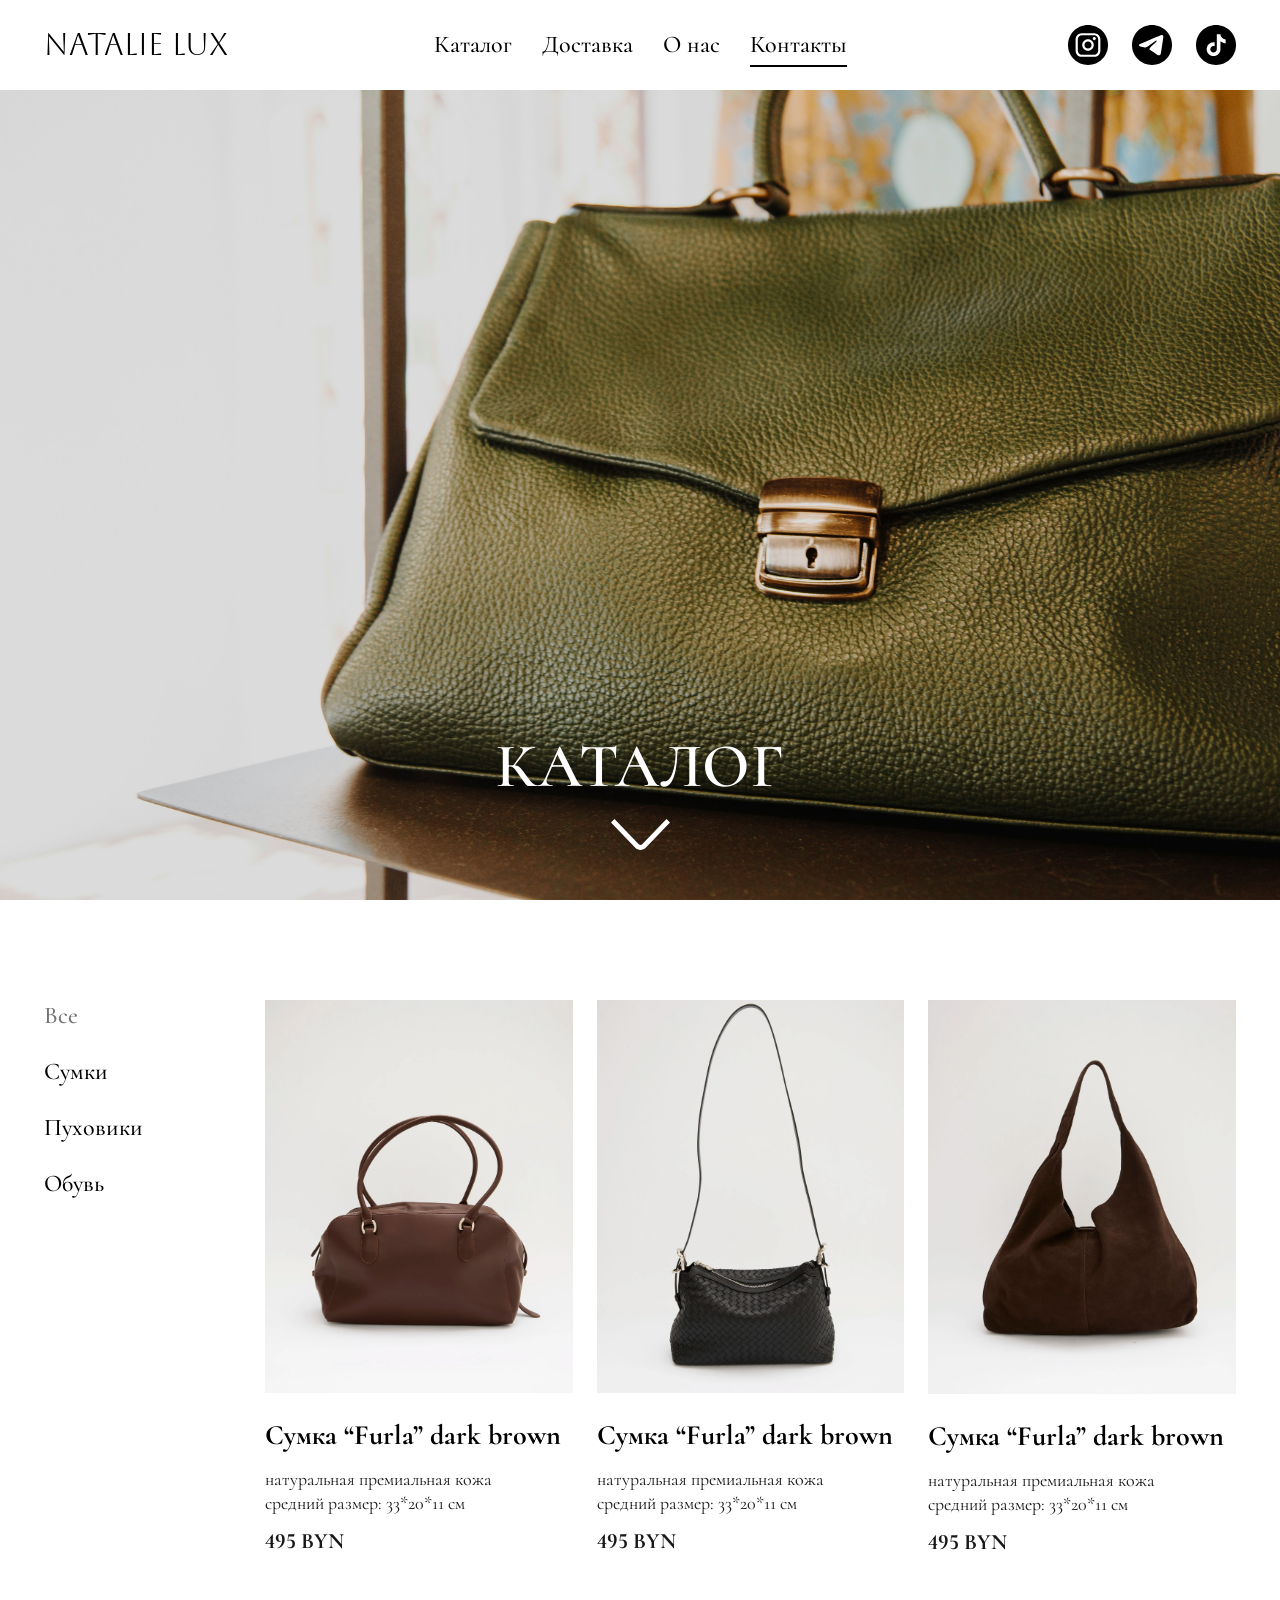
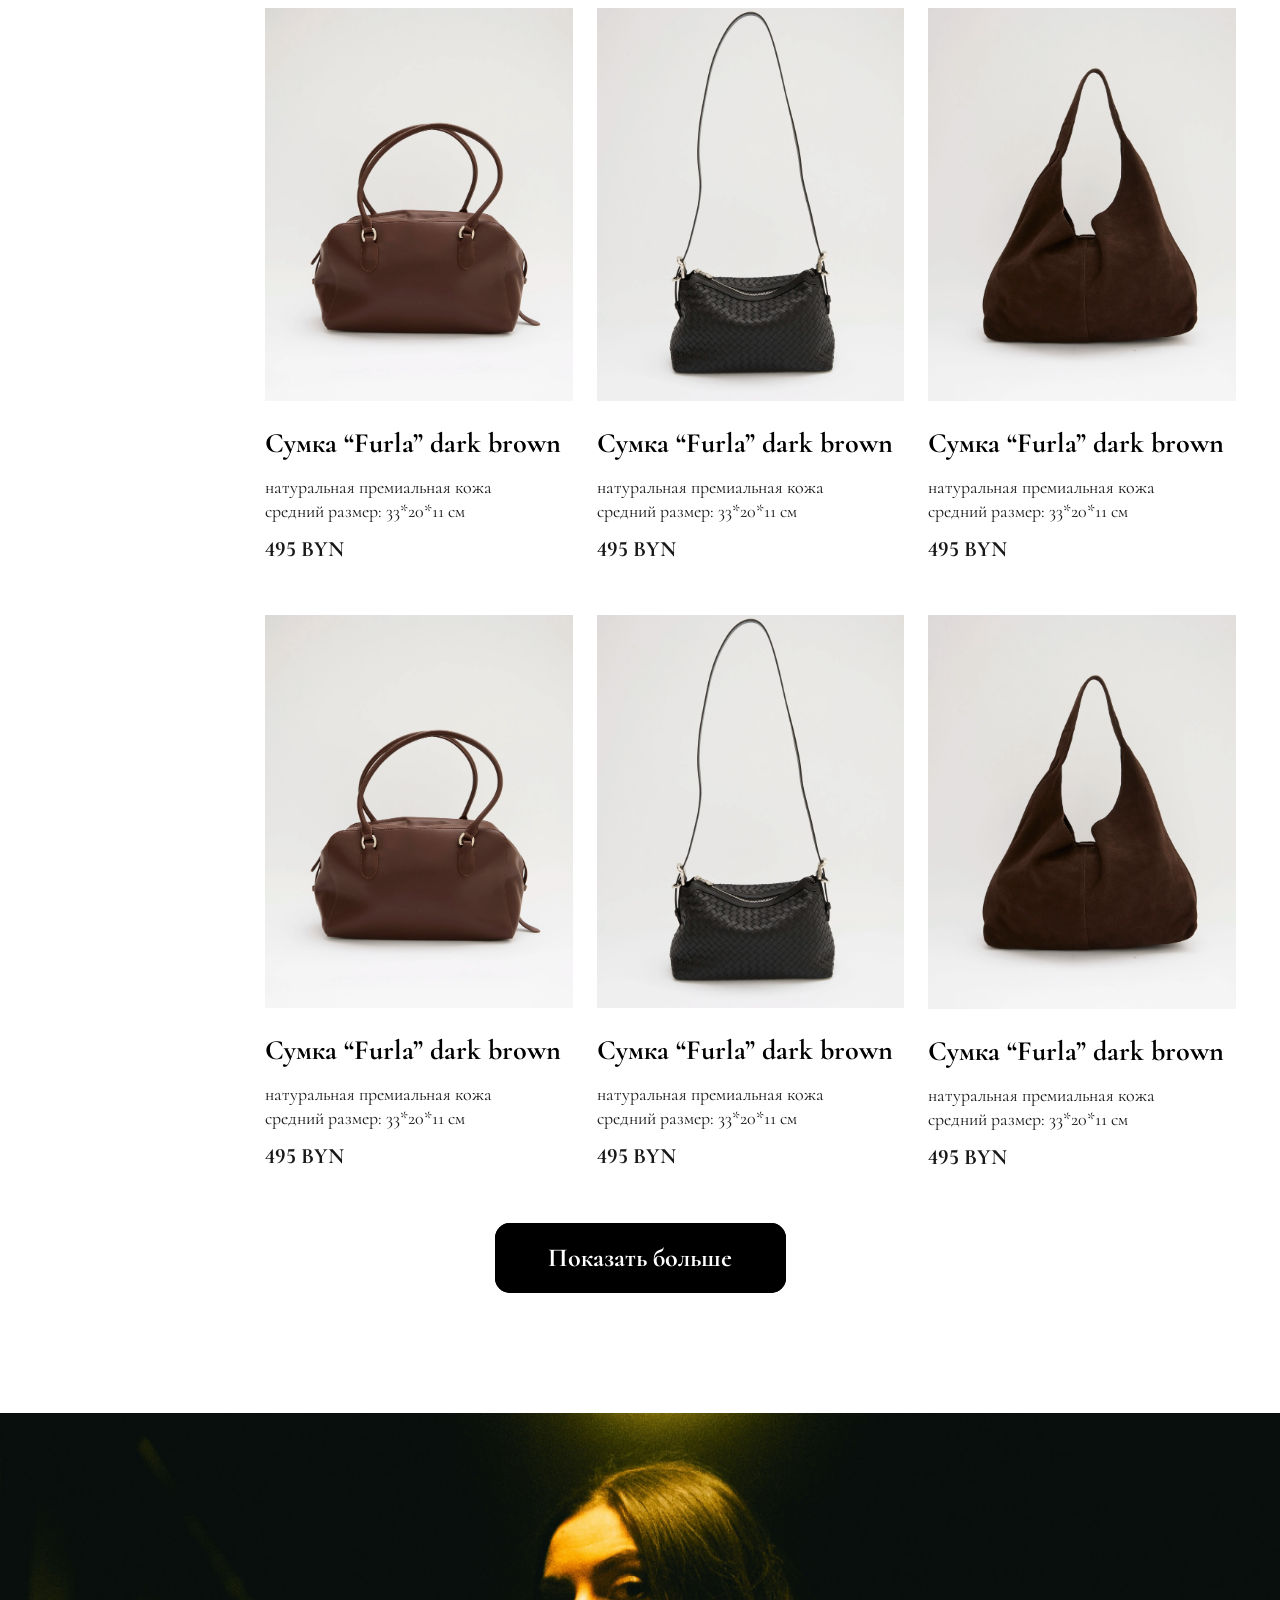
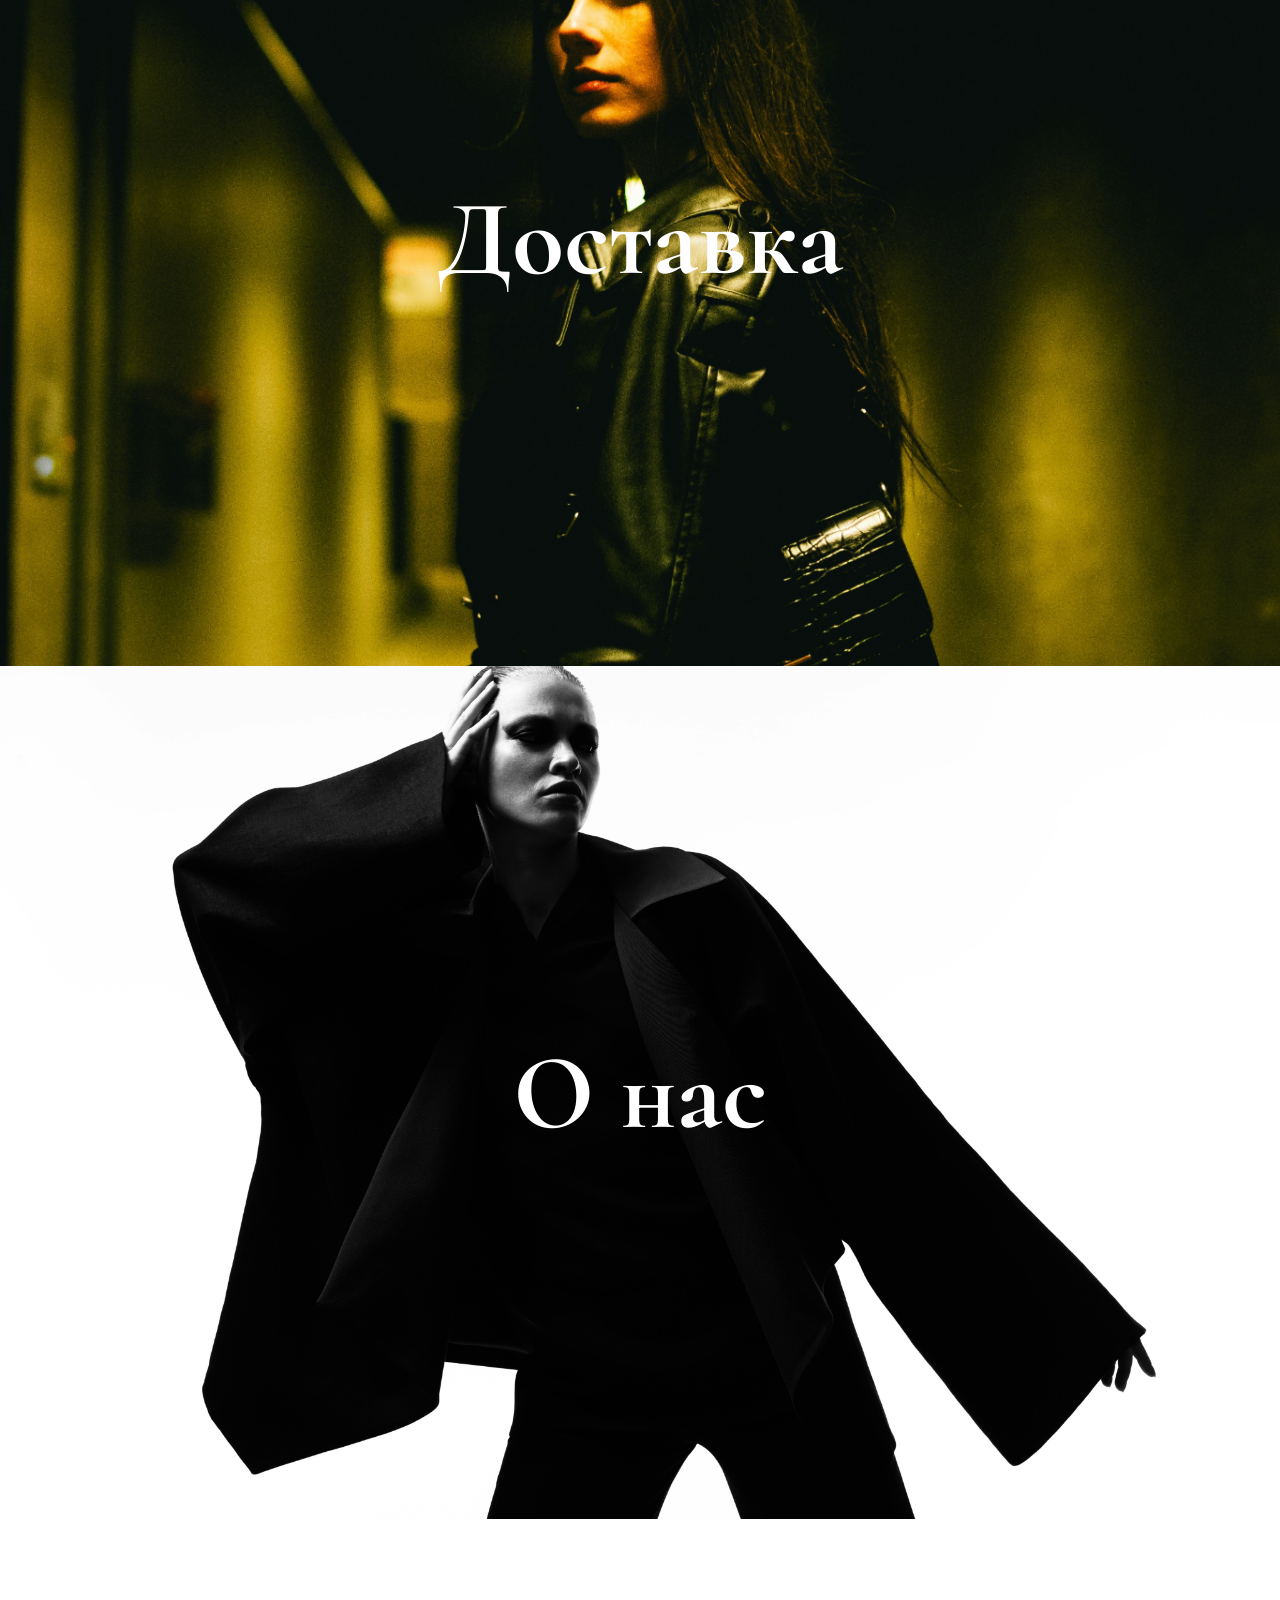
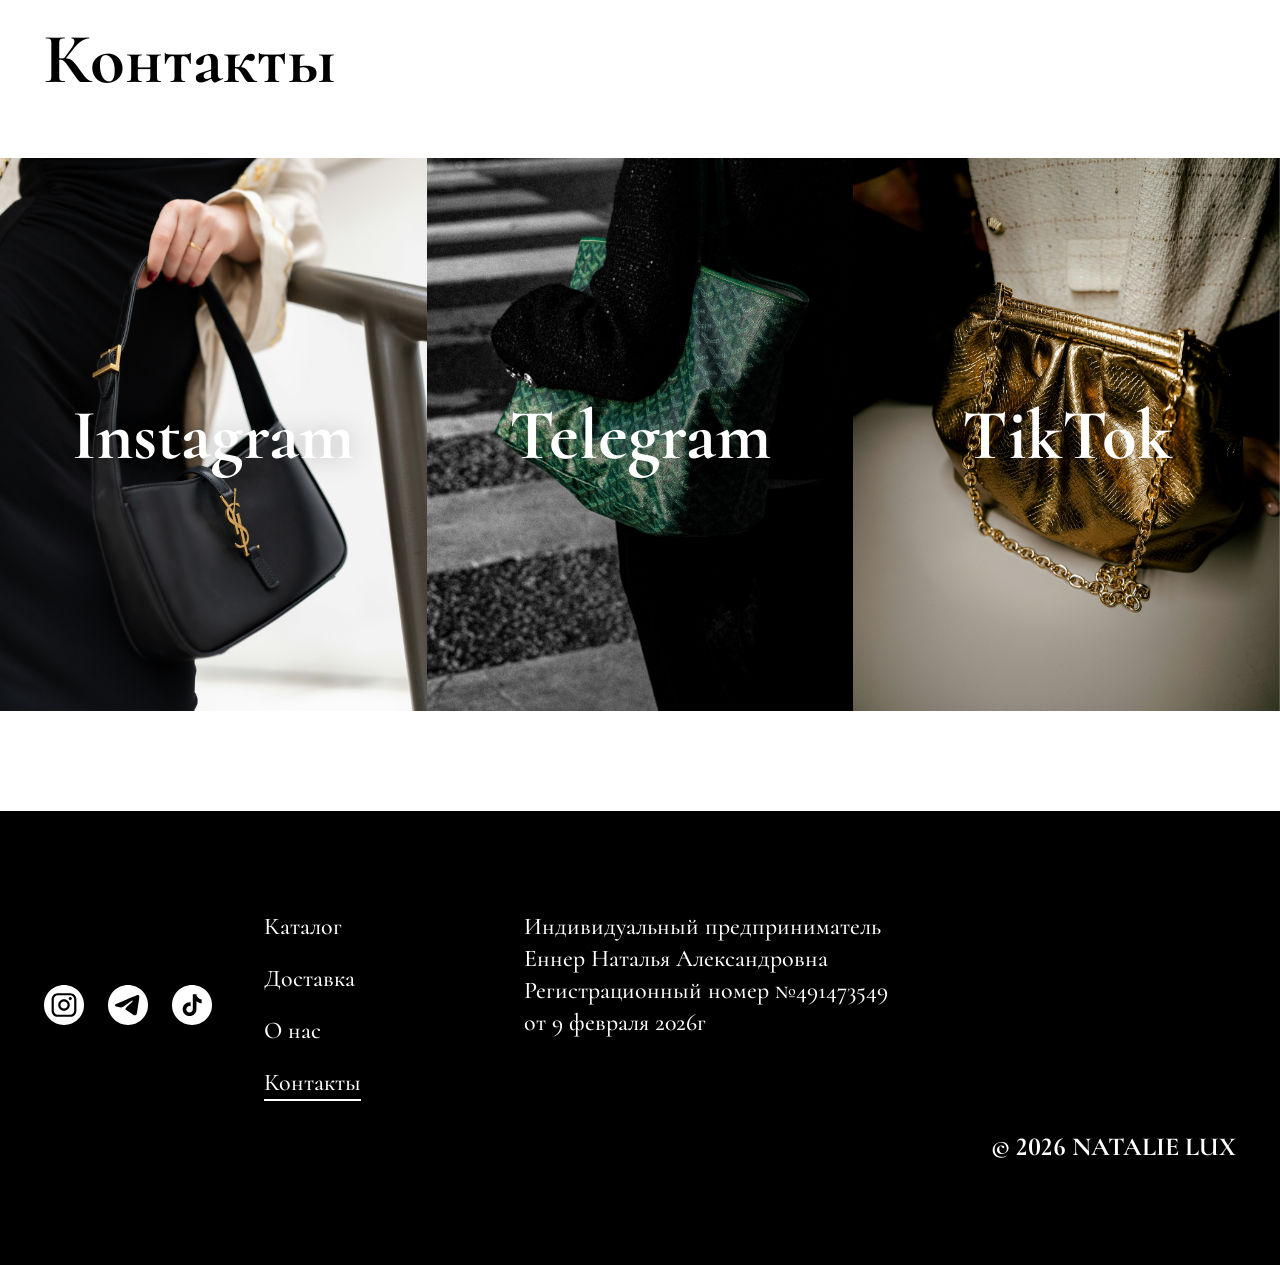
==== index.html @ fe42590e "main" ====
<!DOCTYPE html>
<html lang="ru">
<head>
  <meta charset="utf-8">
  <meta name="viewport" content="width=device-width, initial-scale=1">

  <!-- ===== SEO ===== -->
  <title>Natalie Lux — женские сумки из натуральной кожи с доставкой по Беларуси</title>
  <meta name="description" content="Natalie Lux — каталог женских сумок из натуральной премиальной кожи. Лаконичные формы, внимание к деталям, доставка почтовыми службами по всей Беларуси.">
  <meta name="keywords" content="женские сумки, сумки из натуральной кожи, купить сумку, сумки Беларусь, доставка сумок, Natalie Lux, ÉPURE">
  <meta name="author" content="Natalie Lux">
  <meta name="robots" content="index, follow, max-image-preview:large">
  <meta name="theme-color" content="#ffffff">
  <!-- TODO: заменить example.com на реальный домен -->
  <link rel="canonical" href="https://example.com/">

  <!-- Open Graph / соцсети -->
  <meta property="og:type" content="website">
  <meta property="og:locale" content="ru_RU">
  <meta property="og:site_name" content="Natalie Lux">
  <meta property="og:title" content="Natalie Lux — женские сумки из натуральной кожи">
  <meta property="og:description" content="Каталог женских сумок из натуральной премиальной кожи. Доставка по всей Беларуси.">
  <meta property="og:url" content="https://example.com/">
  <meta property="og:image" content="https://example.com/img/hero.png">
  <meta property="og:image:alt" content="Кожаная сумка Natalie Lux">
  <meta name="twitter:card" content="summary_large_image">
  <meta name="twitter:title" content="Natalie Lux — женские сумки из натуральной кожи">
  <meta name="twitter:description" content="Каталог женских сумок из натуральной премиальной кожи. Доставка по всей Беларуси.">
  <meta name="twitter:image" content="https://example.com/img/hero.png">

  <!-- TODO: добавить favicon, например: <link rel="icon" href="favicon.svg" type="image/svg+xml"> -->

  <!-- Шрифты -->
  <link rel="preconnect" href="https://fonts.googleapis.com">
  <link rel="preconnect" href="https://fonts.gstatic.com" crossorigin>
  <link rel="stylesheet" href="https://fonts.googleapis.com/css2?family=Aboreto&family=Cormorant:wght@400;500;600;700&family=Cormorant+Infant:wght@700&display=swap">

  <link rel="preload" as="image" href="img/hero.png">
  <link rel="stylesheet" href="css/style.css">

  <!-- Структурированные данные -->
  <script type="application/ld+json">
  {
    "@context": "https://schema.org",
    "@type": "Store",
    "name": "Natalie Lux",
    "description": "Женские сумки из натуральной премиальной кожи с доставкой по всей территории Беларуси.",
    "url": "https://example.com/",
    "image": "https://example.com/img/hero.png",
    "areaServed": { "@type": "Country", "name": "Беларусь" },
    "priceRange": "BYN"
  }
  </script>
</head>

<body>
  <a class="skip-link" href="#catalog">Перейти к содержимому</a>

  <header class="header" id="top">
    <div class="header__inner">
      <a class="logo" href="#top" aria-label="Natalie Lux — на главную">NATALIE LUX</a>

      <nav class="nav" id="site-nav" aria-label="Основное меню">
        <ul class="nav__list">
          <li><a class="nav__link" href="#catalog">Каталог</a></li>
          <li><a class="nav__link" href="#delivery">Доставка</a></li>
          <li><a class="nav__link" href="#about">О нас</a></li>
          <li><a class="nav__link" href="#contacts">Контакты</a></li>
        </ul>
      </nav>

      <ul class="socials socials--header">
        <li><a href="https://www.instagram.com/" target="_blank" rel="noopener noreferrer" aria-label="Instagram"><img src="img/ic-instagram.svg" alt="" width="40" height="40"></a></li>
        <li><a href="https://t.me/" target="_blank" rel="noopener noreferrer" aria-label="Telegram"><img src="img/ic-telegram.svg" alt="" width="40" height="40"></a></li>
        <li><a href="https://www.tiktok.com/" target="_blank" rel="noopener noreferrer" aria-label="TikTok"><img src="img/ic-tiktok.svg" alt="" width="40" height="40"></a></li>
      </ul>

      <button class="burger" type="button" aria-label="Открыть меню" aria-expanded="false" aria-controls="site-nav">
        <span></span><span></span><span></span>
      </button>
    </div>
  </header>

  <main>
    <!-- ================= КАТАЛОГ ================= -->
    <section class="section section--catalog" id="catalog" aria-labelledby="catalog-title">
      <article class="hero">
        <img class="hero__bg" src="img/hero.png" alt="Зелёная кожаная сумка с металлическим замком" width="1440" height="1024" fetchpriority="high">
        <a class="hero__link" href="#products">
          <h1 class="hero__title" id="catalog-title">Каталог<span class="visually-hidden"> женских сумок из натуральной кожи Natalie Lux</span></h1>
          <img class="hero__arrow" src="img/arrow-down.svg" alt="" width="59" height="31">
          <span class="visually-hidden">К списку товаров</span>
        </a>
      </article>

      <article class="products" id="products" aria-labelledby="products-title">
        <h2 class="visually-hidden" id="products-title">Товары каталога</h2>

        <ul class="filters" aria-label="Категории">
          <li><a class="filters__item is-active" href="#products" aria-current="true">Все</a></li>
          <li><a class="filters__item" href="#products">Сумки</a></li>
          <li><a class="filters__item" href="#products">Пуховики</a></li>
          <li><a class="filters__item" href="#products">Обувь</a></li>
        </ul>

        <ul class="grid">
          <!-- Карточка товара (повторяется 9 раз, как в макете) -->
          <li class="card"><img class="card__img" src="img/product-1.png" alt="Сумка “Furla” dark brown" width="357" height="457" loading="lazy">
            <h3 class="card__title">Сумка “Furla” dark brown</h3>
            <p class="card__meta">натуральная премиальная кожа<br>средний размер: 33*20*11 см</p>
            <p class="card__price">495 BYN</p></li>
          <li class="card"><img class="card__img" src="img/product-2.png" alt="Сумка “Furla” dark brown" width="357" height="457" loading="lazy">
            <h3 class="card__title">Сумка “Furla” dark brown</h3>
            <p class="card__meta">натуральная премиальная кожа<br>средний размер: 33*20*11 см</p>
            <p class="card__price">495 BYN</p></li>
          <li class="card"><img class="card__img" src="img/product-3.png" alt="Сумка “Furla” dark brown" width="357" height="457" loading="lazy">
            <h3 class="card__title">Сумка “Furla” dark brown</h3>
            <p class="card__meta">натуральная премиальная кожа<br>средний размер: 33*20*11 см</p>
            <p class="card__price">495 BYN</p></li>

          <li class="card"><img class="card__img" src="img/product-1.png" alt="Сумка “Furla” dark brown" width="357" height="457" loading="lazy">
            <h3 class="card__title">Сумка “Furla” dark brown</h3>
            <p class="card__meta">натуральная премиальная кожа<br>средний размер: 33*20*11 см</p>
            <p class="card__price">495 BYN</p></li>
          <li class="card"><img class="card__img" src="img/product-2.png" alt="Сумка “Furla” dark brown" width="357" height="457" loading="lazy">
            <h3 class="card__title">Сумка “Furla” dark brown</h3>
            <p class="card__meta">натуральная премиальная кожа<br>средний размер: 33*20*11 см</p>
            <p class="card__price">495 BYN</p></li>
          <li class="card"><img class="card__img" src="img/product-3.png" alt="Сумка “Furla” dark brown" width="357" height="457" loading="lazy">
            <h3 class="card__title">Сумка “Furla” dark brown</h3>
            <p class="card__meta">натуральная премиальная кожа<br>средний размер: 33*20*11 см</p>
            <p class="card__price">495 BYN</p></li>

          <li class="card"><img class="card__img" src="img/product-1.png" alt="Сумка “Furla” dark brown" width="357" height="457" loading="lazy">
            <h3 class="card__title">Сумка “Furla” dark brown</h3>
            <p class="card__meta">натуральная премиальная кожа<br>средний размер: 33*20*11 см</p>
            <p class="card__price">495 BYN</p></li>
          <li class="card"><img class="card__img" src="img/product-2.png" alt="Сумка “Furla” dark brown" width="357" height="457" loading="lazy">
            <h3 class="card__title">Сумка “Furla” dark brown</h3>
            <p class="card__meta">натуральная премиальная кожа<br>средний размер: 33*20*11 см</p>
            <p class="card__price">495 BYN</p></li>
          <li class="card"><img class="card__img" src="img/product-3.png" alt="Сумка “Furla” dark brown" width="357" height="457" loading="lazy">
            <h3 class="card__title">Сумка “Furla” dark brown</h3>
            <p class="card__meta">натуральная премиальная кожа<br>средний размер: 33*20*11 см</p>
            <p class="card__price">495 BYN</p></li>
        </ul>

        <button class="btn" type="button">Показать больше</button>
      </article>
    </section>

    <!-- ================= ДОСТАВКА ================= -->
    <section class="section" id="delivery" aria-labelledby="delivery-title">
      <article class="banner" data-banner>
        <img class="banner__bg" src="img/delivery-bg.png" alt="" width="1440" height="960" loading="lazy">
        <div class="banner__panel"></div>

        <h2 class="banner__title" id="delivery-title">
          <button class="banner__trigger" type="button" aria-expanded="false" aria-controls="delivery-text">Доставка</button>
        </h2>

        <div class="banner__body" id="delivery-text">
          <div class="banner__body-inner">
            <hr class="banner__line">
            <div class="banner__text">
              <p><strong>Оформить заказ</strong> можно, написав нам в любую из соцсетей из раздела <a href="#contacts">Контакты</a>.</p>
              <p>Мы обеспечиваем <strong>доставку заказов</strong> почтовыми службами по всей территории Беларуси, независимо от региона и удаленности населённого пункта. Каждый заказ обрабатывается с особым вниманием к деталям: от момента оформления до передачи в службу доставки, чтобы вы могли получить свою покупку <strong>в безупречном состоянии</strong>.</p>
              <p><strong>Перед отправкой</strong> каждая сумка проходит дополнительную проверку и аккуратно упаковывается, чтобы сохранить её внешний вид и премиальное качество. <strong>Мы уделяем особое внимание упаковке</strong>, ведь для нас важно, чтобы процесс получения заказа вызывал такие же приятные эмоции, как и сама покупка.</p>
            </div>
          </div>
        </div>
      </article>
    </section>

    <!-- ================= О НАС ================= -->
    <section class="section" id="about" aria-labelledby="about-title">
      <article class="banner" data-banner>
        <img class="banner__bg" src="img/about-bg.png" alt="" width="1440" height="960" loading="lazy">
        <div class="banner__panel"></div>

        <h2 class="banner__title" id="about-title">
          <button class="banner__trigger" type="button" aria-expanded="false" aria-controls="about-text">О нас</button>
        </h2>

        <div class="banner__body" id="about-text">
          <div class="banner__body-inner">
            <hr class="banner__line">
            <div class="banner__text">
              <p><strong>ÉPURE</strong> — бренд женских сумок из натуральной кожи для современной жизни в городе. Мы работаем с лаконичными формами, выверенными пропорциями и сдержанной эстетикой, которая остаётся актуальной вне времени и трендов. В основе бренда — внимание к деталям, качеству материалов и тактильным ощущениям.</p>
              <p>Мы тщательно отбираем модели и контролируем качество каждой сумки. Для нас важно, чтобы аксессуар был не только визуально привлекательным, но и удобным в повседневной жизни.</p>
              <p><strong>ÉPURE — это про спокойную уверенность, продуманность и эстетику без лишнего шума.</strong></p>
            </div>
          </div>
        </div>
      </article>
    </section>

    <!-- ================= КОНТАКТЫ ================= -->
    <section class="section section--contacts" id="contacts" aria-labelledby="contacts-title">
      <article class="contacts">
        <h2 class="contacts__title" id="contacts-title">Контакты</h2>

        <ul class="contacts__grid">
          <!-- TODO: заменить ссылки на реальные аккаунты -->
          <li><a class="tile" href="https://www.instagram.com/" target="_blank" rel="noopener noreferrer">
            <img class="tile__img tile__img--1" src="img/contact-instagram.png" alt="" width="480" height="622" loading="lazy">
            <span class="tile__label">Instagram</span></a></li>
          <li><a class="tile" href="https://t.me/" target="_blank" rel="noopener noreferrer">
            <img class="tile__img tile__img--2" src="img/contact-telegram.png" alt="" width="480" height="622" loading="lazy">
            <span class="tile__label">Telegram</span></a></li>
          <li><a class="tile" href="https://www.tiktok.com/" target="_blank" rel="noopener noreferrer">
            <img class="tile__img" src="img/contact-tiktok.png" alt="" width="480" height="622" loading="lazy">
            <span class="tile__label">TikTok</span></a></li>
        </ul>
      </article>
    </section>
  </main>

  <footer class="footer">
    <div class="footer__inner">
      <ul class="socials socials--footer">
        <li><a href="https://www.instagram.com/" target="_blank" rel="noopener noreferrer" aria-label="Instagram"><img src="img/ic-instagram-footer.svg" alt="" width="40" height="40"></a></li>
        <li><a href="https://t.me/" target="_blank" rel="noopener noreferrer" aria-label="Telegram"><img src="img/ic-telegram-footer.svg" alt="" width="40" height="40"></a></li>
        <li><a href="https://www.tiktok.com/" target="_blank" rel="noopener noreferrer" aria-label="TikTok"><img src="img/ic-tiktok-footer.svg" alt="" width="40" height="40"></a></li>
      </ul>

      <nav class="footer__nav" aria-label="Меню в подвале">
        <ul>
          <li><a class="nav__link" href="#catalog">Каталог</a></li>
          <li><a class="nav__link" href="#delivery">Доставка</a></li>
          <li><a class="nav__link" href="#about">О нас</a></li>
          <li><a class="nav__link" href="#contacts">Контакты</a></li>
        </ul>
      </nav>

      <address class="footer__legal">
        Индивидуальный предприниматель<br>
        Еннер Наталья Александровна<br>
        Регистрационный номер №491473549<br>
        от 9 февраля 2026г
      </address>
    </div>

    <p class="footer__copy">© <span id="year">2026</span> NATALIE LUX</p>
  </footer>

  <script src="js/script.js"></script>
</body>
</html>
---- css/style.css ----
/* ==========================================================
   NATALIE LUX — одностраничный сайт
   Макет: 1440px. Адаптив: ≤1100, ≤900 (бургер), ≤600
   ========================================================== */

:root {
  --black: #000;
  --white: #fff;
  --muted: rgba(0, 0, 0, 0.56);

  --font-text: "Cormorant", "Times New Roman", serif;
  --font-logo: "Aboreto", "Cormorant", serif;
  --font-num: "Cormorant Infant", "Cormorant", serif;

  --header-h: 90px;
  --pad: clamp(20px, 3.47vw, 50px);
  --ease: cubic-bezier(0.22, 0.61, 0.36, 1);
}

*, *::before, *::after { box-sizing: border-box; }

html {
  scroll-behavior: smooth;
  scroll-padding-top: var(--header-h);
  -webkit-text-size-adjust: 100%;
}

body {
  margin: 0;
  font-family: var(--font-text);
  font-weight: 500;
  color: var(--black);
  background: var(--white);
  line-height: 1.3;
  -webkit-font-smoothing: antialiased;
}

img { display: block; max-width: 100%; }
ul { list-style: none; margin: 0; padding: 0; }
h1, h2, h3, p { margin: 0; }
a { color: inherit; text-decoration: none; }
button { font: inherit; color: inherit; background: none; border: 0; padding: 0; cursor: pointer; }
address { font-style: normal; }

:focus-visible { outline: 2px solid currentColor; outline-offset: 4px; }

.visually-hidden {
  position: absolute !important;
  width: 1px; height: 1px;
  margin: -1px; padding: 0;
  overflow: hidden;
  clip: rect(0 0 0 0);
  white-space: nowrap;
  border: 0;
}

.skip-link {
  position: fixed; left: 12px; top: -60px; z-index: 200;
  padding: 10px 16px; background: var(--black); color: var(--white);
  transition: top 0.2s;
}
.skip-link:focus { top: 12px; }

/* ---------- Шапка ---------- */
.header {
  position: fixed; inset: 0 0 auto 0; z-index: 100;
  height: var(--header-h);
  background: var(--white);
}
.header__inner {
  height: 100%;
  padding: 0 var(--pad);
  display: grid;
  grid-template-columns: 1fr auto 1fr;
  align-items: center;
}

.logo {
  justify-self: start;
  font-family: var(--font-logo);
  font-weight: 400;
  font-size: 36px;
  line-height: 34px;
  white-space: nowrap;
}

.nav__list { display: flex; gap: 46px; }

.nav__link {
  position: relative;
  display: inline-block;
  padding: 4px 0;
  font-size: 28px;
  line-height: 36px;
  font-weight: 500;
  transition: opacity 0.3s var(--ease), transform 0.3s var(--ease);
}
/* Подсветка пункта: линия «вырастает» слева направо */
.nav__link::after {
  content: "";
  position: absolute; left: 0; right: 0; bottom: 0;
  height: 2px;
  background: currentColor;
  transform: scaleX(0);
  transform-origin: left center;
  transition: transform 0.4s var(--ease);
}
.nav__link:hover,
.nav__link:focus-visible { transform: translateY(-2px); }
.nav__link:hover::after,
.nav__link:focus-visible::after,
.nav__link[aria-current="true"]::after { transform: scaleX(1); }

/* соседние пункты чуть приглушаются при наведении */
.nav__list:hover .nav__link:not(:hover),
.footer__nav ul:hover .nav__link:not(:hover) { opacity: 0.45; }

.socials { display: flex; gap: 24px; }
.socials a { display: block; transition: transform 0.3s var(--ease), opacity 0.3s; }
.socials a:hover, .socials a:focus-visible { transform: scale(1.12); }
.socials img { width: 40px; height: 40px; }
.socials--header { justify-self: end; }

/* бургер (только мобильные) */
.burger { display: none; width: 44px; height: 44px; position: relative; justify-self: end; }
.burger span {
  position: absolute; left: 10px; right: 10px; height: 2px; background: var(--black);
  transition: transform 0.3s var(--ease), opacity 0.2s;
}
.burger span:nth-child(1) { top: 14px; }
.burger span:nth-child(2) { top: 21px; }
.burger span:nth-child(3) { top: 28px; }
.burger[aria-expanded="true"] span:nth-child(1) { transform: translateY(7px) rotate(45deg); }
.burger[aria-expanded="true"] span:nth-child(2) { opacity: 0; }
.burger[aria-expanded="true"] span:nth-child(3) { transform: translateY(-7px) rotate(-45deg); }

/* ---------- Первый экран ---------- */
.hero {
  position: relative;
  min-height: 100vh;
  min-height: 100svh;
  overflow: hidden;
  color: var(--white);
}
.hero__bg {
  position: absolute; inset: 0;
  width: 100%; height: 100%;
  object-fit: cover;
}
.hero__link {
  position: absolute; left: 0; right: 0; bottom: 0;
  display: flex; flex-direction: column; align-items: center;
  padding-bottom: 50px;
}
.hero__title {
  font-weight: 600;
  font-size: clamp(44px, 4.86vw, 70px);
  line-height: 1;
  letter-spacing: 0.01em;
  text-transform: uppercase;
}
.hero__arrow {
  width: 59px; height: auto;
  margin-top: 20px;
  animation: nudge 2.4s var(--ease) infinite;
}
@keyframes nudge {
  0%, 60%, 100% { transform: translateY(0); }
  30% { transform: translateY(8px); }
}

/* ---------- Каталог ---------- */
.products {
  padding: calc(190px - var(--header-h)) var(--pad) 120px;
  display: grid;
  grid-template-columns: 221px minmax(0, 1fr);
  grid-template-areas:
    "filters grid"
    "btn     btn";
  column-gap: 0;
}
.products .filters { grid-area: filters; }
.products .grid { grid-area: grid; }
.products .btn { grid-area: btn; justify-self: center; margin-top: 50px; }

.filters { display: flex; flex-direction: column; gap: 24px; }
.filters__item { font-size: 24px; line-height: 32px; transition: opacity 0.3s; }
.filters__item:hover { opacity: 0.6; }
.filters__item.is-active { color: var(--muted); }

.grid {
  display: grid;
  grid-template-columns: repeat(3, minmax(0, 1fr));
  column-gap: 24px;
  row-gap: 50px;
}
.card__img {
  width: 100%;
  aspect-ratio: 357 / 457;
  height: auto;
  object-fit: cover;
  background: #ebe9e6;
}
.card__title { margin-top: 26px; font-size: 28px; line-height: 32px; font-weight: 700; }
.card__meta { margin-top: 16px; font-size: 18px; line-height: 24px; font-weight: 400; opacity: 0.9; }
.card__price { margin-top: 10px; font-family: var(--font-num); font-size: 22px; line-height: 32px; font-weight: 700; opacity: 0.9; }

.btn {
  display: inline-flex; align-items: center; justify-content: center;
  width: 291px; max-width: 100%; height: 70px;
  border-radius: 15px;
  background: var(--black); color: var(--white);
  font-size: 26px; font-weight: 700;
  transition: transform 0.3s var(--ease), background 0.3s, color 0.3s, box-shadow 0.3s;
  box-shadow: inset 0 0 0 2px var(--black);
}
.btn:hover, .btn:focus-visible { background: var(--white); color: var(--black); transform: translateY(-2px); }

/* ---------- Баннеры «Доставка» и «О нас» ---------- */
.banner {
  --title-top: min(11.74vw, 169px);
  --body-top: min(21.25vw, 306px);
  position: relative;
  height: clamp(420px, 66.67vw, 960px);
  overflow: hidden;
  color: var(--white);
}
.banner__bg {
  position: absolute; inset: 0;
  width: 100%; height: 100%;
  object-fit: cover;
}
.banner__panel {
  position: absolute; inset: 0;
  background: var(--white);
  opacity: 0;
  transition: opacity 0.6s var(--ease);
}

.banner__title {
  position: absolute; left: 50%; top: 50%;
  transform: translate(-50%, -50%);
  font-size: clamp(56px, 8.33vw, 120px);
  line-height: 1;
  font-weight: 700;
  white-space: nowrap;
  transition: top 0.6s var(--ease), transform 0.6s var(--ease), font-size 0.6s var(--ease), color 0.6s var(--ease);
}
.banner__trigger { font: inherit; font-weight: inherit; color: inherit; cursor: pointer; }

.banner__body {
  position: absolute; left: 50%; top: var(--body-top);
  width: min(871px, calc(100% - 2 * var(--pad)));
  transform: translate(-50%, 24px);
  color: var(--black);
  opacity: 0;
  pointer-events: none;
  transition: opacity 0.6s var(--ease) 0.1s, transform 0.6s var(--ease) 0.1s;
}
.banner__line { width: 178px; height: 2px; margin: 0 auto 50px; border: 0; background: var(--black); }
.banner__text { text-align: center; font-weight: 400; font-size: clamp(18px, 1.8vw, 26px); line-height: 1.385; text-wrap: pretty; }
.banner__text p + p { margin-top: 1.385em; }
.banner__text strong { font-weight: 700; }
.banner__text a { text-decoration: underline; text-underline-offset: 3px; }

/* открытое состояние */
.banner.is-open .banner__panel { opacity: 1; }
.banner.is-open .banner__title {
  top: var(--title-top);
  transform: translate(-50%, 0);
  font-size: clamp(40px, 5.56vw, 80px);
  color: var(--black);
}
.banner.is-open .banner__body { opacity: 1; transform: translate(-50%, 0); pointer-events: auto; }

/* ---------- Контакты ---------- */
.contacts { padding-top: 100px; }
.contacts__title { padding: 0 var(--pad); font-size: clamp(48px, 5.56vw, 80px); line-height: 1.125; font-weight: 700; }
.contacts__grid { margin-top: 59px; display: grid; grid-template-columns: repeat(3, 1fr); }
.section--contacts { padding-bottom: 100px; }

.tile {
  position: relative; display: flex; align-items: center; justify-content: center;
  aspect-ratio: 480 / 622;
  overflow: hidden;
  color: var(--white);
}
.tile__img {
  position: absolute; inset: 0; width: 100%; height: 100%;
  object-fit: cover;
  transition: transform 0.8s var(--ease), filter 0.5s;
}
.tile__img--1 { object-position: 30% 40%; }
.tile__img--2 { object-position: 45% 50%; }
.tile:hover .tile__img, .tile:focus-visible .tile__img { transform: scale(1.06); filter: brightness(0.8); }
.tile__label {
  position: relative;
  font-size: clamp(32px, 5.56vw, 80px);
  line-height: 1.1;
  font-weight: 700;
  text-shadow: 0 2px 24px rgba(0, 0, 0, 0.25);
}

/* ---------- Подвал ---------- */
.footer {
  background: var(--black);
  color: var(--white);
  padding: 100px var(--pad);
}
.footer__inner {
  display: grid;
  grid-template-columns: 256px 321px minmax(0, 436px);
  align-items: center;
}
.footer__inner .socials { align-self: center; }
.footer .socials img { width: 40px; height: 40px; }

.footer__nav ul { display: flex; flex-direction: column; gap: 20px; align-items: flex-start; }
.footer__nav .nav__link { padding: 0; font-size: 28px; }
.footer__nav .nav__link::after { bottom: -2px; }

.footer__legal { font-size: 28px; line-height: 36px; font-weight: 500; align-self: start; }
.footer__copy {
  margin-top: 30px;
  text-align: right;
  font-family: var(--font-num);
  font-size: 26px; line-height: 36px; font-weight: 700;
}

/* ==========================================================
   Адаптив
   ========================================================== */

@media (max-width: 1280px) {
  .logo { font-size: 30px; }
  .nav__list { gap: 30px; }
  .nav__link { font-size: 24px; }
  .footer__inner { grid-template-columns: 220px 260px minmax(0, 1fr); }
  .footer__nav .nav__link, .footer__legal { font-size: 24px; line-height: 32px; }
}

@media (max-width: 1100px) {
  .products { grid-template-columns: 1fr; grid-template-areas: "filters" "grid" "btn"; }
  .filters { flex-direction: row; flex-wrap: wrap; gap: 8px 28px; margin-bottom: 32px; }
  .grid { grid-template-columns: repeat(2, minmax(0, 1fr)); }
  .card__title { font-size: 24px; }

  .footer__inner { grid-template-columns: auto 1fr; row-gap: 40px; column-gap: 60px; }
  .footer__inner .socials { grid-column: 1 / -1; }
  .footer__legal { grid-column: auto; }
}

/* Меню-бургер */
@media (max-width: 900px) {
  :root { --header-h: 64px; }

  .header__inner { display: flex; justify-content: space-between; }
  .logo { font-size: 26px; }
  .socials--header { display: none; }
  .burger { display: block; }

  .nav {
    position: absolute; top: var(--header-h); left: 0; right: 0;
    background: var(--white);
    padding: 8px var(--pad) 28px;
    border-top: 1px solid rgba(0, 0, 0, 0.08);
    transform: translateY(-12px);
    opacity: 0; visibility: hidden;
    transition: opacity 0.3s var(--ease), transform 0.3s var(--ease), visibility 0.3s;
  }
  .nav.is-open { opacity: 1; visibility: visible; transform: none; }
  .nav__list { flex-direction: column; gap: 4px; }
  .nav__link { font-size: 26px; padding: 8px 0; }

  .hero__arrow { width: 44px; }

  /* баннеры: при открытии становятся блоком в потоке */
  .banner { height: clamp(360px, 70vw, 560px); }
  .banner__body { display: grid; grid-template-rows: 0fr; position: static; top: auto; left: auto; transform: none; width: auto; margin: 0 var(--pad); }
  .banner__body-inner { overflow: hidden; min-height: 0; }
  .banner__body .banner__line { margin-bottom: 28px; }
  .banner__text { font-size: 19px; }

  .banner.is-open {
    height: auto; min-height: 360px;
    display: flex; flex-direction: column; align-items: center;
    padding: 56px 0 56px;
  }
  .banner.is-open .banner__title { position: static; transform: none; font-size: 44px; margin-bottom: 28px; }
  .banner.is-open .banner__body { grid-template-rows: 1fr; position: relative; transform: none; }

  .contacts__grid { grid-template-columns: 1fr; }
  .tile { aspect-ratio: 16 / 10; }

  .footer { padding-top: 60px; padding-bottom: 40px; }
}

@media (max-width: 600px) {
  .grid { column-gap: 14px; row-gap: 32px; }
  .card__title { font-size: 19px; line-height: 24px; margin-top: 16px; }
  .card__meta { font-size: 15px; line-height: 20px; margin-top: 8px; }
  .card__price { font-size: 18px; }
  .filters__item { font-size: 21px; }
  .btn { height: 58px; font-size: 22px; }

  .footer__inner { grid-template-columns: 1fr; }
  .footer__nav .nav__link, .footer__legal { font-size: 22px; line-height: 30px; }
  .footer__copy { text-align: left; font-size: 20px; }
}

@media (max-width: 400px) {
  .grid { grid-template-columns: 1fr; }
}

/* уважение к настройкам «уменьшить анимацию» */
@media (prefers-reduced-motion: reduce) {
  html { scroll-behavior: auto; }
  *, *::before, *::after { animation: none !important; transition-duration: 0.01ms !important; }
}
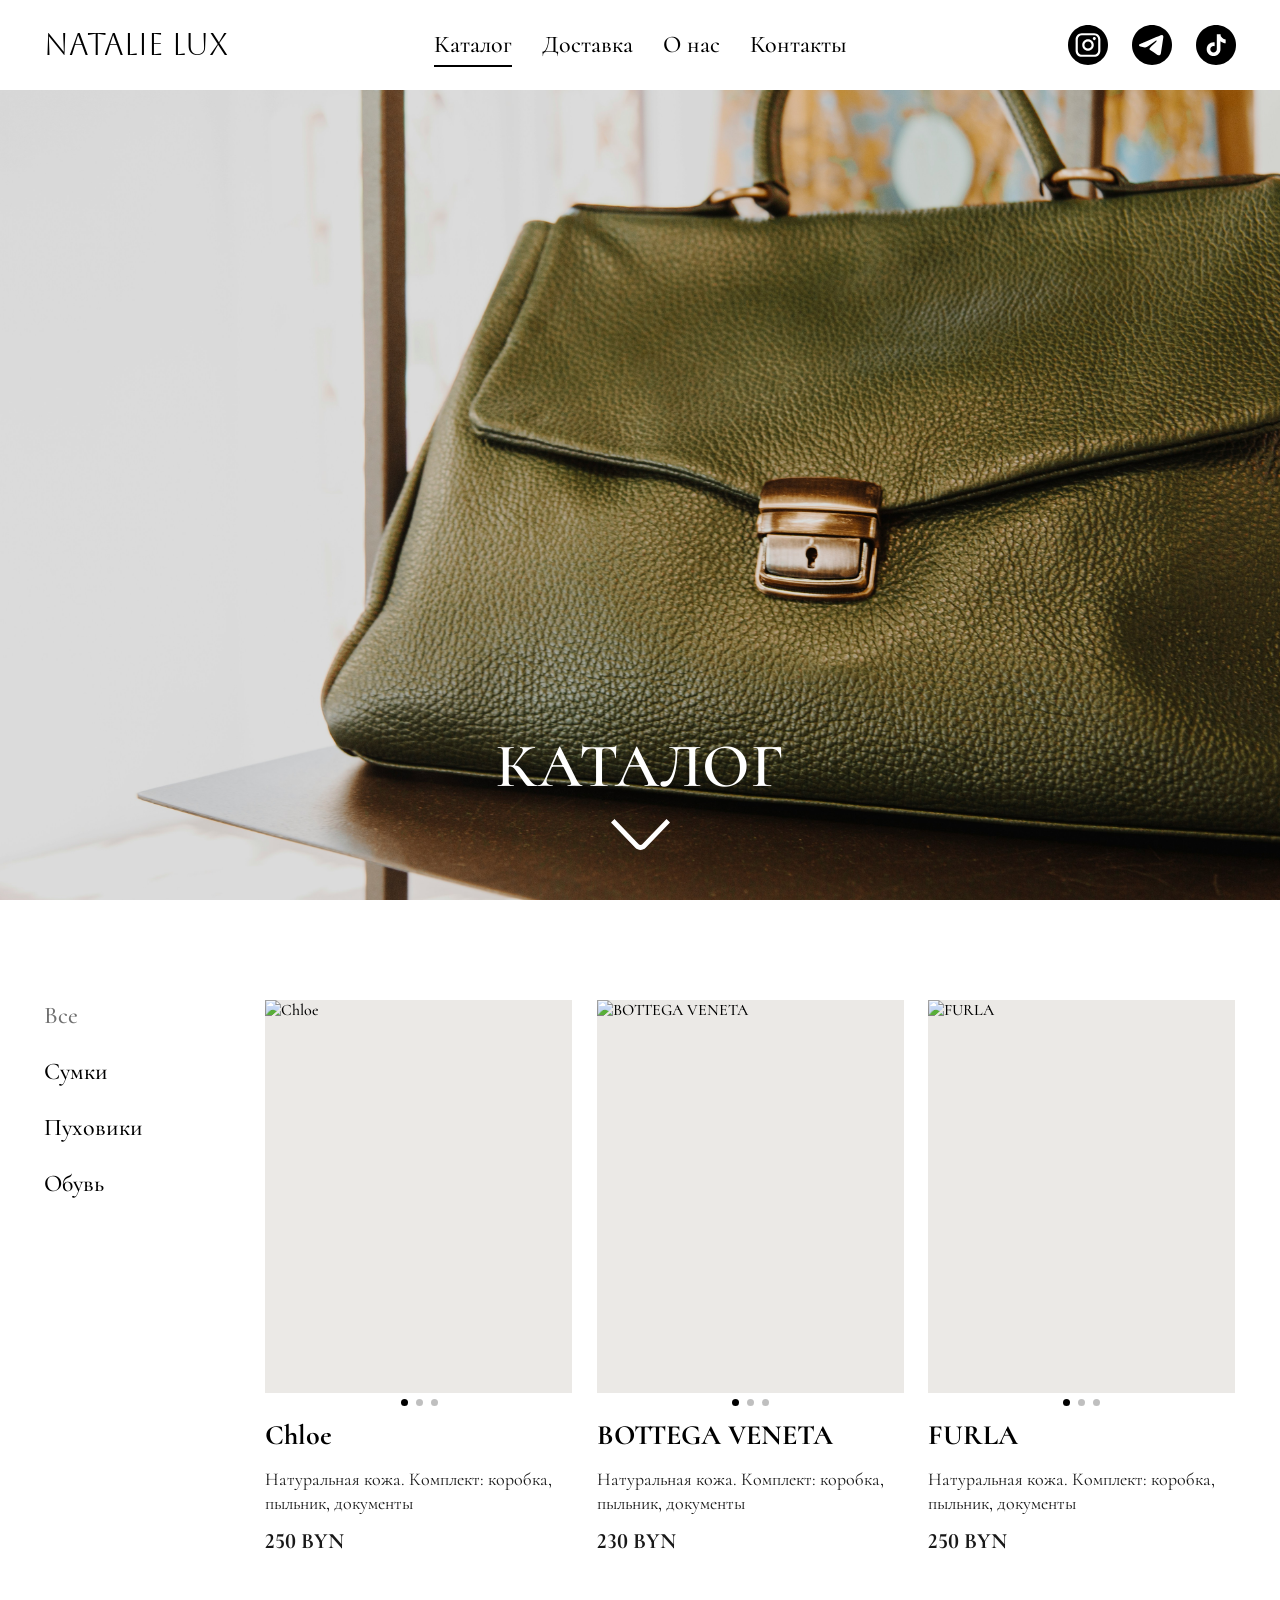
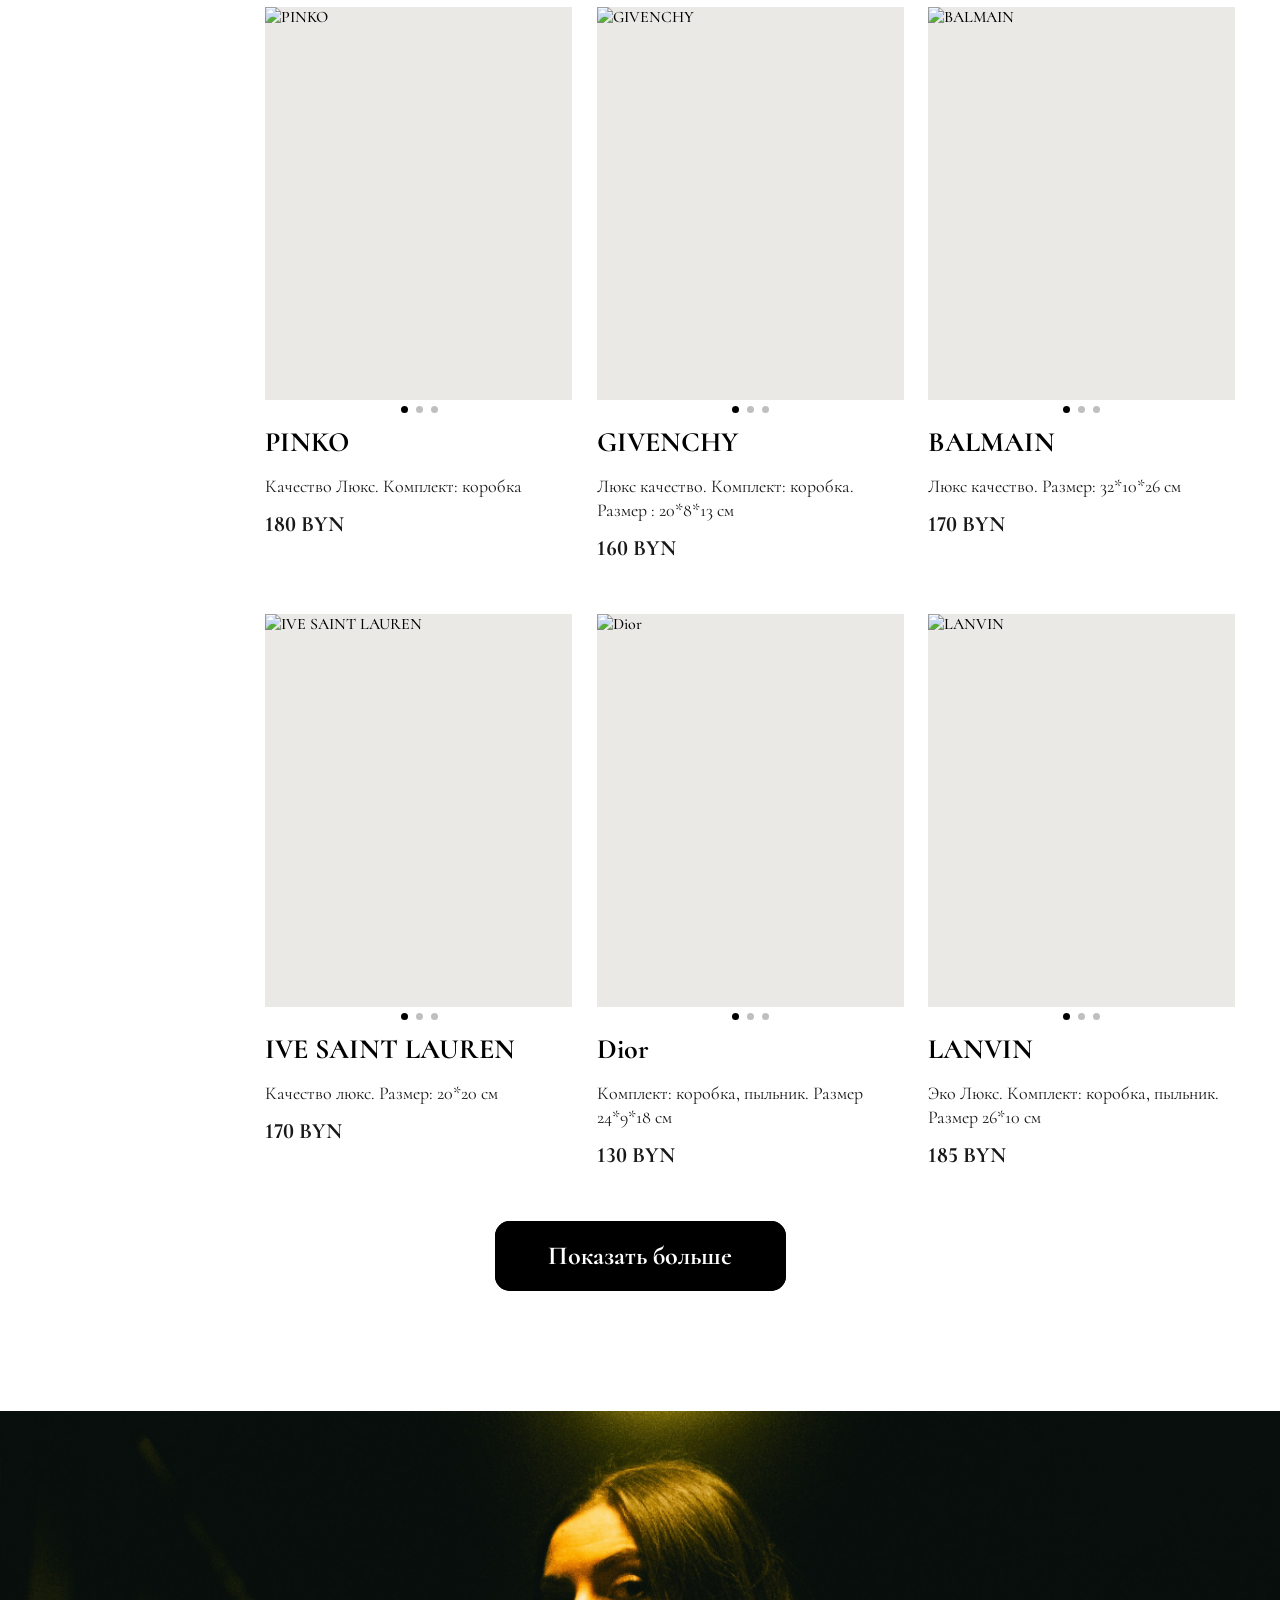
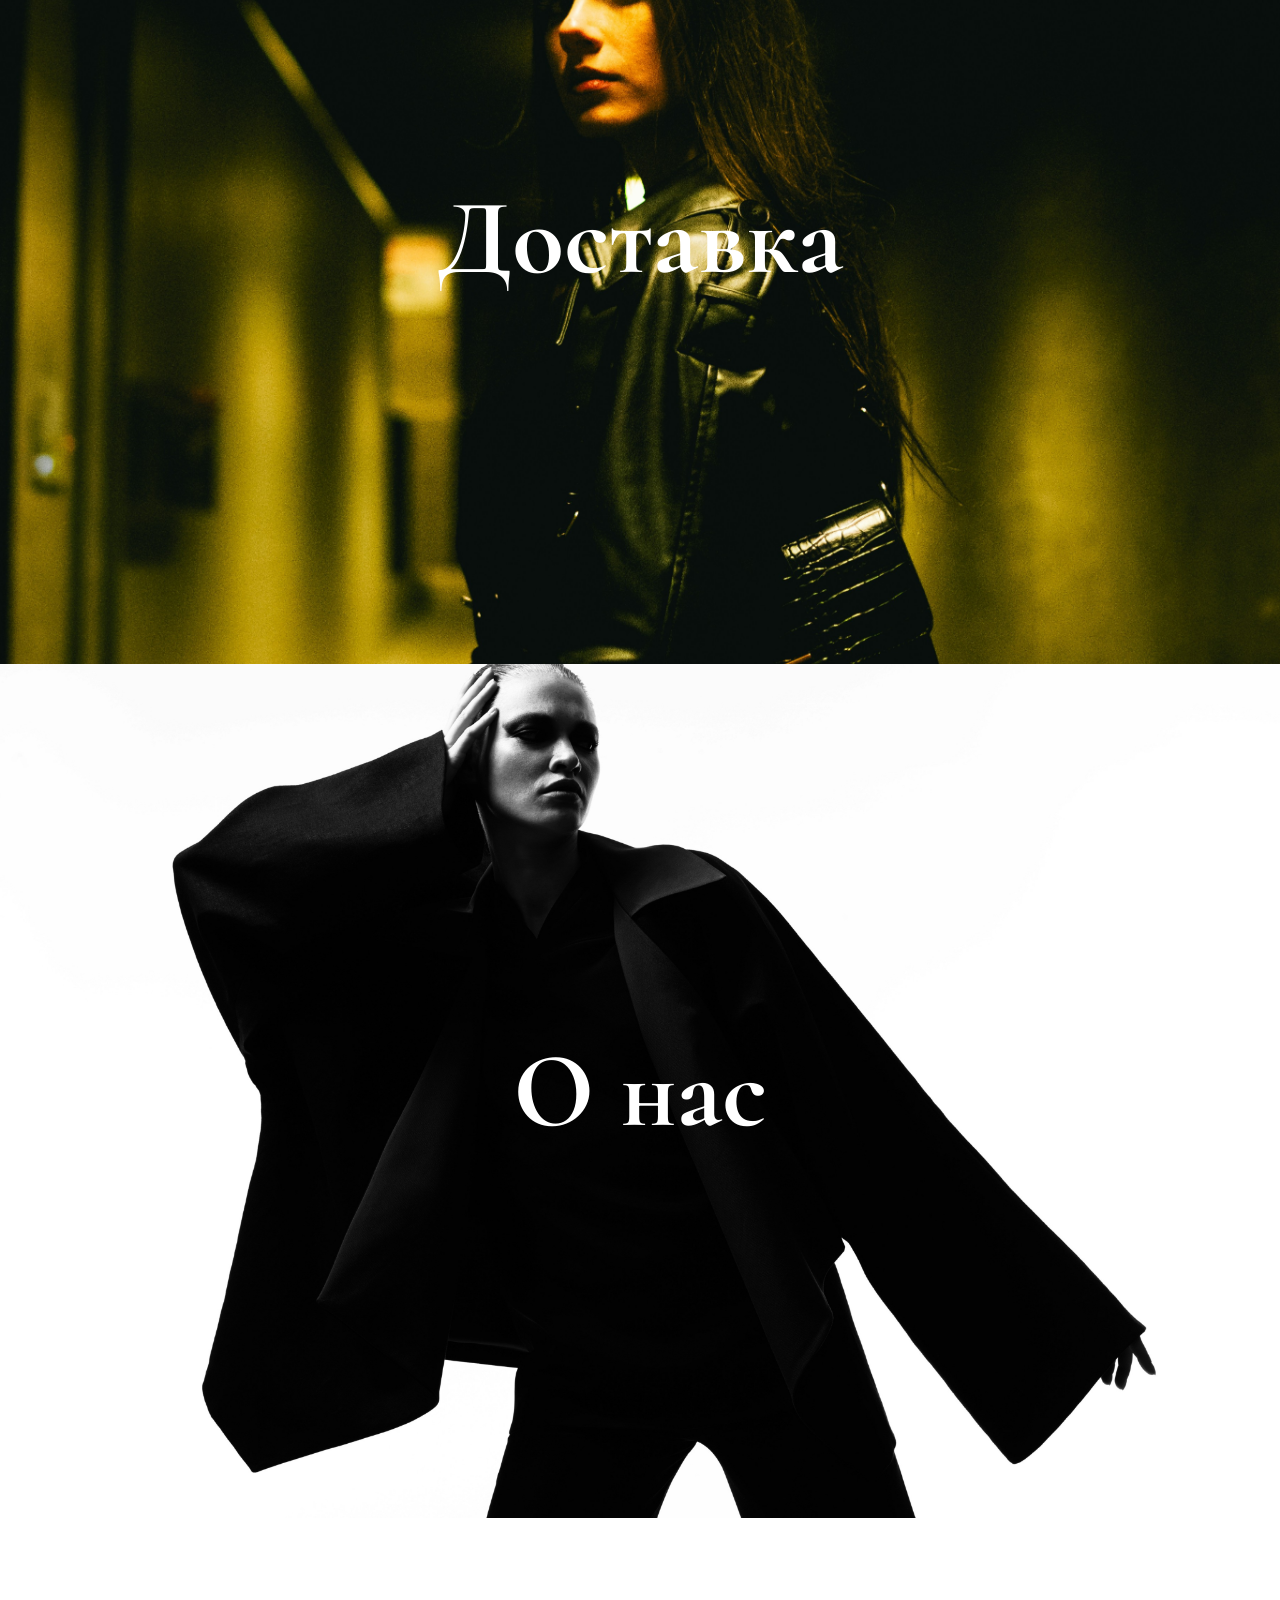
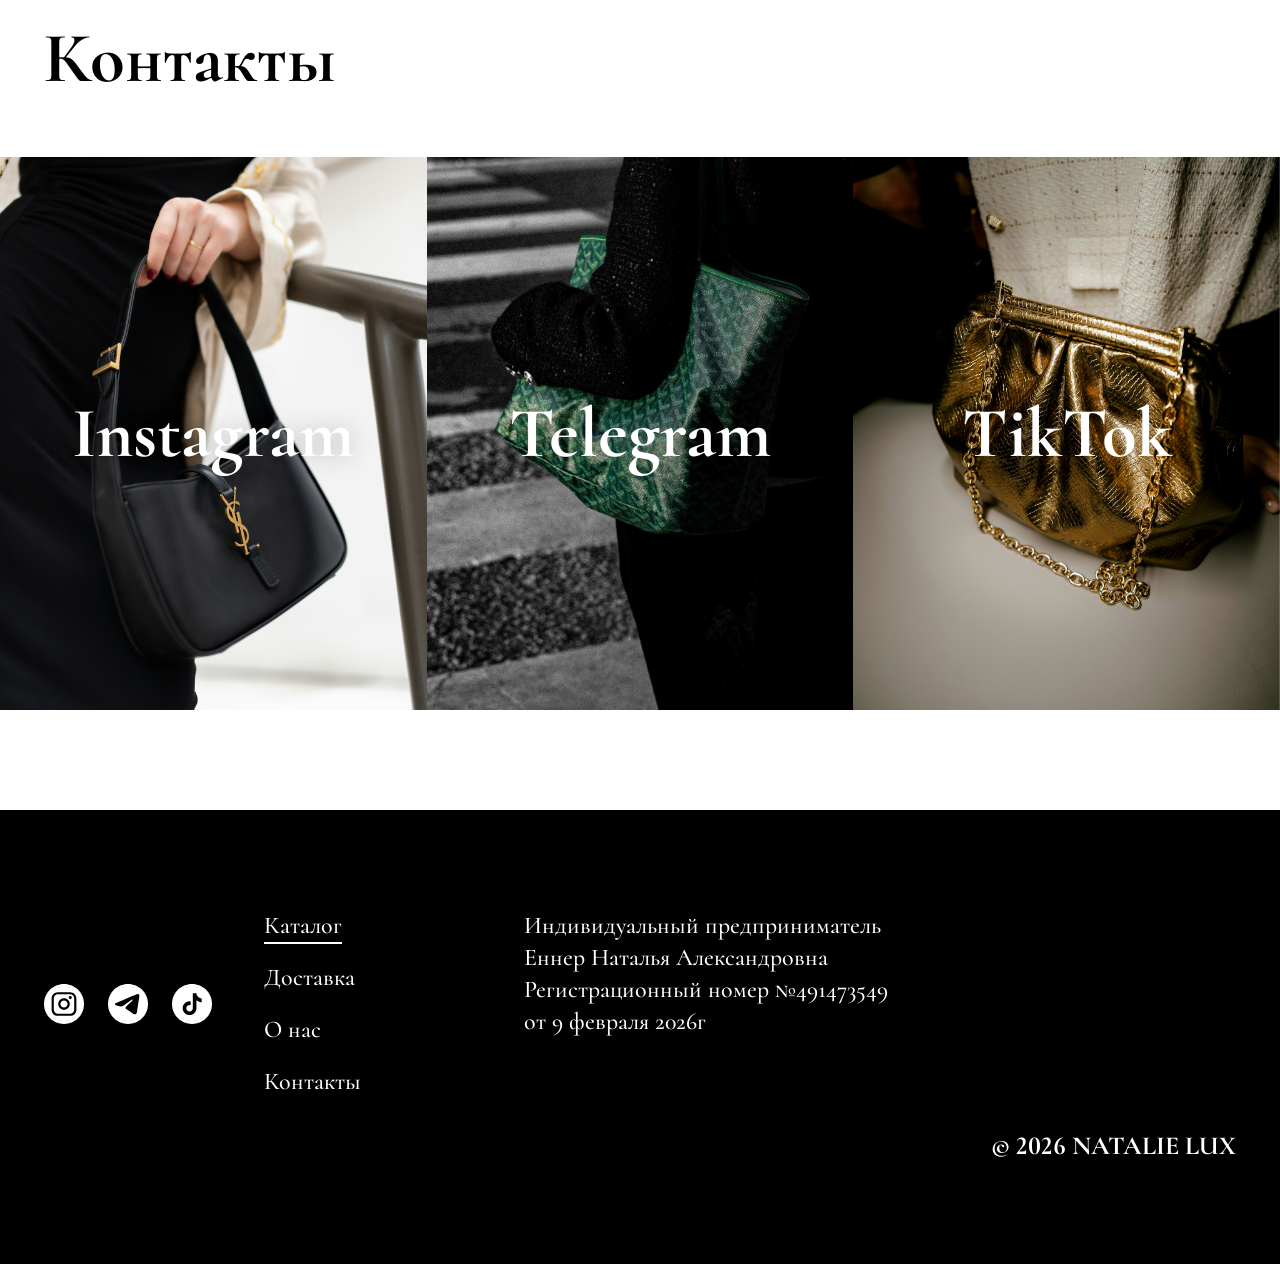
==== commit 1c07f914: "main" ====
--- a/index.html
+++ b/index.html
@@ -36,6 +36,7 @@
   <link rel="stylesheet" href="https://fonts.googleapis.com/css2?family=Aboreto&family=Cormorant:wght@400;500;600;700&family=Cormorant+Infant:wght@700&display=swap">
 
   <link rel="preload" as="image" href="img/hero.png">
+  <link rel="stylesheet" href="https://cdn.jsdelivr.net/npm/swiper@11.1.14/swiper-bundle.min.css">
   <link rel="stylesheet" href="css/style.css">
 
   <!-- Структурированные данные -->
@@ -96,56 +97,12 @@
       <article class="products" id="products" aria-labelledby="products-title">
         <h2 class="visually-hidden" id="products-title">Товары каталога</h2>
 
-        <ul class="filters" aria-label="Категории">
-          <li><a class="filters__item is-active" href="#products" aria-current="true">Все</a></li>
-          <li><a class="filters__item" href="#products">Сумки</a></li>
-          <li><a class="filters__item" href="#products">Пуховики</a></li>
-          <li><a class="filters__item" href="#products">Обувь</a></li>
-        </ul>
-
-        <ul class="grid">
-          <!-- Карточка товара (повторяется 9 раз, как в макете) -->
-          <li class="card"><img class="card__img" src="img/product-1.png" alt="Сумка “Furla” dark brown" width="357" height="457" loading="lazy">
-            <h3 class="card__title">Сумка “Furla” dark brown</h3>
-            <p class="card__meta">натуральная премиальная кожа<br>средний размер: 33*20*11 см</p>
-            <p class="card__price">495 BYN</p></li>
-          <li class="card"><img class="card__img" src="img/product-2.png" alt="Сумка “Furla” dark brown" width="357" height="457" loading="lazy">
-            <h3 class="card__title">Сумка “Furla” dark brown</h3>
-            <p class="card__meta">натуральная премиальная кожа<br>средний размер: 33*20*11 см</p>
-            <p class="card__price">495 BYN</p></li>
-          <li class="card"><img class="card__img" src="img/product-3.png" alt="Сумка “Furla” dark brown" width="357" height="457" loading="lazy">
-            <h3 class="card__title">Сумка “Furla” dark brown</h3>
-            <p class="card__meta">натуральная премиальная кожа<br>средний размер: 33*20*11 см</p>
-            <p class="card__price">495 BYN</p></li>
-
-          <li class="card"><img class="card__img" src="img/product-1.png" alt="Сумка “Furla” dark brown" width="357" height="457" loading="lazy">
-            <h3 class="card__title">Сумка “Furla” dark brown</h3>
-            <p class="card__meta">натуральная премиальная кожа<br>средний размер: 33*20*11 см</p>
-            <p class="card__price">495 BYN</p></li>
-          <li class="card"><img class="card__img" src="img/product-2.png" alt="Сумка “Furla” dark brown" width="357" height="457" loading="lazy">
-            <h3 class="card__title">Сумка “Furla” dark brown</h3>
-            <p class="card__meta">натуральная премиальная кожа<br>средний размер: 33*20*11 см</p>
-            <p class="card__price">495 BYN</p></li>
-          <li class="card"><img class="card__img" src="img/product-3.png" alt="Сумка “Furla” dark brown" width="357" height="457" loading="lazy">
-            <h3 class="card__title">Сумка “Furla” dark brown</h3>
-            <p class="card__meta">натуральная премиальная кожа<br>средний размер: 33*20*11 см</p>
-            <p class="card__price">495 BYN</p></li>
-
-          <li class="card"><img class="card__img" src="img/product-1.png" alt="Сумка “Furla” dark brown" width="357" height="457" loading="lazy">
-            <h3 class="card__title">Сумка “Furla” dark brown</h3>
-            <p class="card__meta">натуральная премиальная кожа<br>средний размер: 33*20*11 см</p>
-            <p class="card__price">495 BYN</p></li>
-          <li class="card"><img class="card__img" src="img/product-2.png" alt="Сумка “Furla” dark brown" width="357" height="457" loading="lazy">
-            <h3 class="card__title">Сумка “Furla” dark brown</h3>
-            <p class="card__meta">натуральная премиальная кожа<br>средний размер: 33*20*11 см</p>
-            <p class="card__price">495 BYN</p></li>
-          <li class="card"><img class="card__img" src="img/product-3.png" alt="Сумка “Furla” dark brown" width="357" height="457" loading="lazy">
-            <h3 class="card__title">Сумка “Furla” dark brown</h3>
-            <p class="card__meta">натуральная премиальная кожа<br>средний размер: 33*20*11 см</p>
-            <p class="card__price">495 BYN</p></li>
-        </ul>
-
-        <button class="btn" type="button">Показать больше</button>
+        <ul class="filters" id="filters" aria-label="Категории"></ul>
+
+        <ul class="grid" id="productGrid" aria-live="polite"></ul>
+        <noscript><p class="grid__empty">Чтобы увидеть каталог, включите JavaScript.</p></noscript>
+
+        <button class="btn" type="button" id="loadMore" hidden>Показать больше</button>
       </article>
     </section>
 
@@ -244,6 +201,7 @@
     <p class="footer__copy">© <span id="year">2026</span> NATALIE LUX</p>
   </footer>
 
-  <script src="js/script.js"></script>
+  <script src="https://cdn.jsdelivr.net/npm/swiper@11.1.14/swiper-bundle.min.js" defer></script>
+  <script src="js/script.js" defer></script>
 </body>
 </html>
--- a/css/style.css
+++ b/css/style.css
@@ -201,7 +201,7 @@
   object-fit: cover;
   background: #ebe9e6;
 }
-.card__title { margin-top: 26px; font-size: 28px; line-height: 32px; font-weight: 700; }
+.card__title { margin-top: 6px; font-size: 28px; line-height: 32px; font-weight: 700; }
 .card__meta { margin-top: 16px; font-size: 18px; line-height: 24px; font-weight: 400; opacity: 0.9; }
 .card__price { margin-top: 10px; font-family: var(--font-num); font-size: 22px; line-height: 32px; font-weight: 700; opacity: 0.9; }
 
@@ -216,12 +216,32 @@
 }
 .btn:hover, .btn:focus-visible { background: var(--white); color: var(--black); transform: translateY(-2px); }
 
+[hidden] { display: none !important; }
+.products > noscript { grid-area: grid; }
+.card { min-width: 0; }
+.card__media { width: 100%; overflow: hidden; }
+/* точки слайдера: место резервируется всегда, чтобы карточки с 1 и с 3 фото были на одной высоте */
+.card__dots {
+  height: 20px;
+  display: flex; align-items: center; justify-content: center;
+  --swiper-pagination-color: var(--black);
+  --swiper-pagination-bullet-inactive-color: var(--black);
+  --swiper-pagination-bullet-inactive-opacity: 0.25;
+  --swiper-pagination-bullet-size: 7px;
+}
+.card .card__dots.swiper-pagination { position: static; width: auto; }
+.grid__empty { grid-column: 1 / -1; padding: 40px 0; font-size: 24px; opacity: 0.6; }
+
 /* ---------- Баннеры «Доставка» и «О нас» ---------- */
 .banner {
   --title-top: min(11.74vw, 169px);
-  --body-top: min(21.25vw, 306px);
   position: relative;
-  height: clamp(420px, 66.67vw, 960px);
+  display: flex; flex-direction: column; align-items: center;
+  min-height: clamp(420px, 66.67vw, 960px);
+  /* Отступ сверху = положение линии под заголовком. Текст всегда занимает место в потоке
+     (просто прозрачный), поэтому баннер сам подстраивается под объём текста на любой ширине
+     и не «прыгает» при наведении. */
+  padding: min(21.25vw, 306px) var(--pad) 100px;
   overflow: hidden;
   color: var(--white);
 }
@@ -244,14 +264,15 @@
   line-height: 1;
   font-weight: 700;
   white-space: nowrap;
+  z-index: 1;
   transition: top 0.6s var(--ease), transform 0.6s var(--ease), font-size 0.6s var(--ease), color 0.6s var(--ease);
 }
 .banner__trigger { font: inherit; font-weight: inherit; color: inherit; cursor: pointer; }
 
 .banner__body {
-  position: absolute; left: 50%; top: var(--body-top);
-  width: min(871px, calc(100% - 2 * var(--pad)));
-  transform: translate(-50%, 24px);
+  position: relative; z-index: 1;
+  width: min(871px, 100%);
+  transform: translateY(24px);
   color: var(--black);
   opacity: 0;
   pointer-events: none;
@@ -271,7 +292,7 @@
   font-size: clamp(40px, 5.56vw, 80px);
   color: var(--black);
 }
-.banner.is-open .banner__body { opacity: 1; transform: translate(-50%, 0); pointer-events: auto; }
+.banner.is-open .banner__body { opacity: 1; transform: none; pointer-events: auto; }
 
 /* ---------- Контакты ---------- */
 .contacts { padding-top: 100px; }
@@ -374,20 +395,25 @@
 
   .hero__arrow { width: 44px; }
 
-  /* баннеры: при открытии становятся блоком в потоке */
-  .banner { height: clamp(360px, 70vw, 560px); }
-  .banner__body { display: grid; grid-template-rows: 0fr; position: static; top: auto; left: auto; transform: none; width: auto; margin: 0 var(--pad); }
+  /* баннеры: в закрытом виде компактные, при открытии растут по высоте текста */
+  .banner { height: clamp(360px, 70vw, 560px); min-height: 0; padding: 0; }
+  .banner__body {
+    display: grid; grid-template-rows: 0fr;
+    width: calc(100% - 2 * var(--pad));
+    transform: none;
+    transition: grid-template-rows 0.5s var(--ease), opacity 0.6s var(--ease) 0.1s;
+  }
   .banner__body-inner { overflow: hidden; min-height: 0; }
-  .banner__body .banner__line { margin-bottom: 28px; }
+  .banner__line { margin-bottom: 28px; }
   .banner__text { font-size: 19px; }
 
-  .banner.is-open {
-    height: auto; min-height: 360px;
-    display: flex; flex-direction: column; align-items: center;
-    padding: 56px 0 56px;
+  .banner.is-open { height: auto; min-height: 360px; padding: 56px 0; }
+  /* relative, а не static: иначе заголовок оказывается под белой подложкой и не виден */
+  .banner.is-open .banner__title {
+    position: relative; left: auto; top: auto; transform: none;
+    font-size: 44px; margin-bottom: 28px;
   }
-  .banner.is-open .banner__title { position: static; transform: none; font-size: 44px; margin-bottom: 28px; }
-  .banner.is-open .banner__body { grid-template-rows: 1fr; position: relative; transform: none; }
+  .banner.is-open .banner__body { grid-template-rows: 1fr; }
 
   .contacts__grid { grid-template-columns: 1fr; }
   .tile { aspect-ratio: 16 / 10; }
@@ -397,7 +423,7 @@
 
 @media (max-width: 600px) {
   .grid { column-gap: 14px; row-gap: 32px; }
-  .card__title { font-size: 19px; line-height: 24px; margin-top: 16px; }
+  .card__title { font-size: 19px; line-height: 24px; margin-top: 0; }
   .card__meta { font-size: 15px; line-height: 20px; margin-top: 8px; }
   .card__price { font-size: 18px; }
   .filters__item { font-size: 21px; }
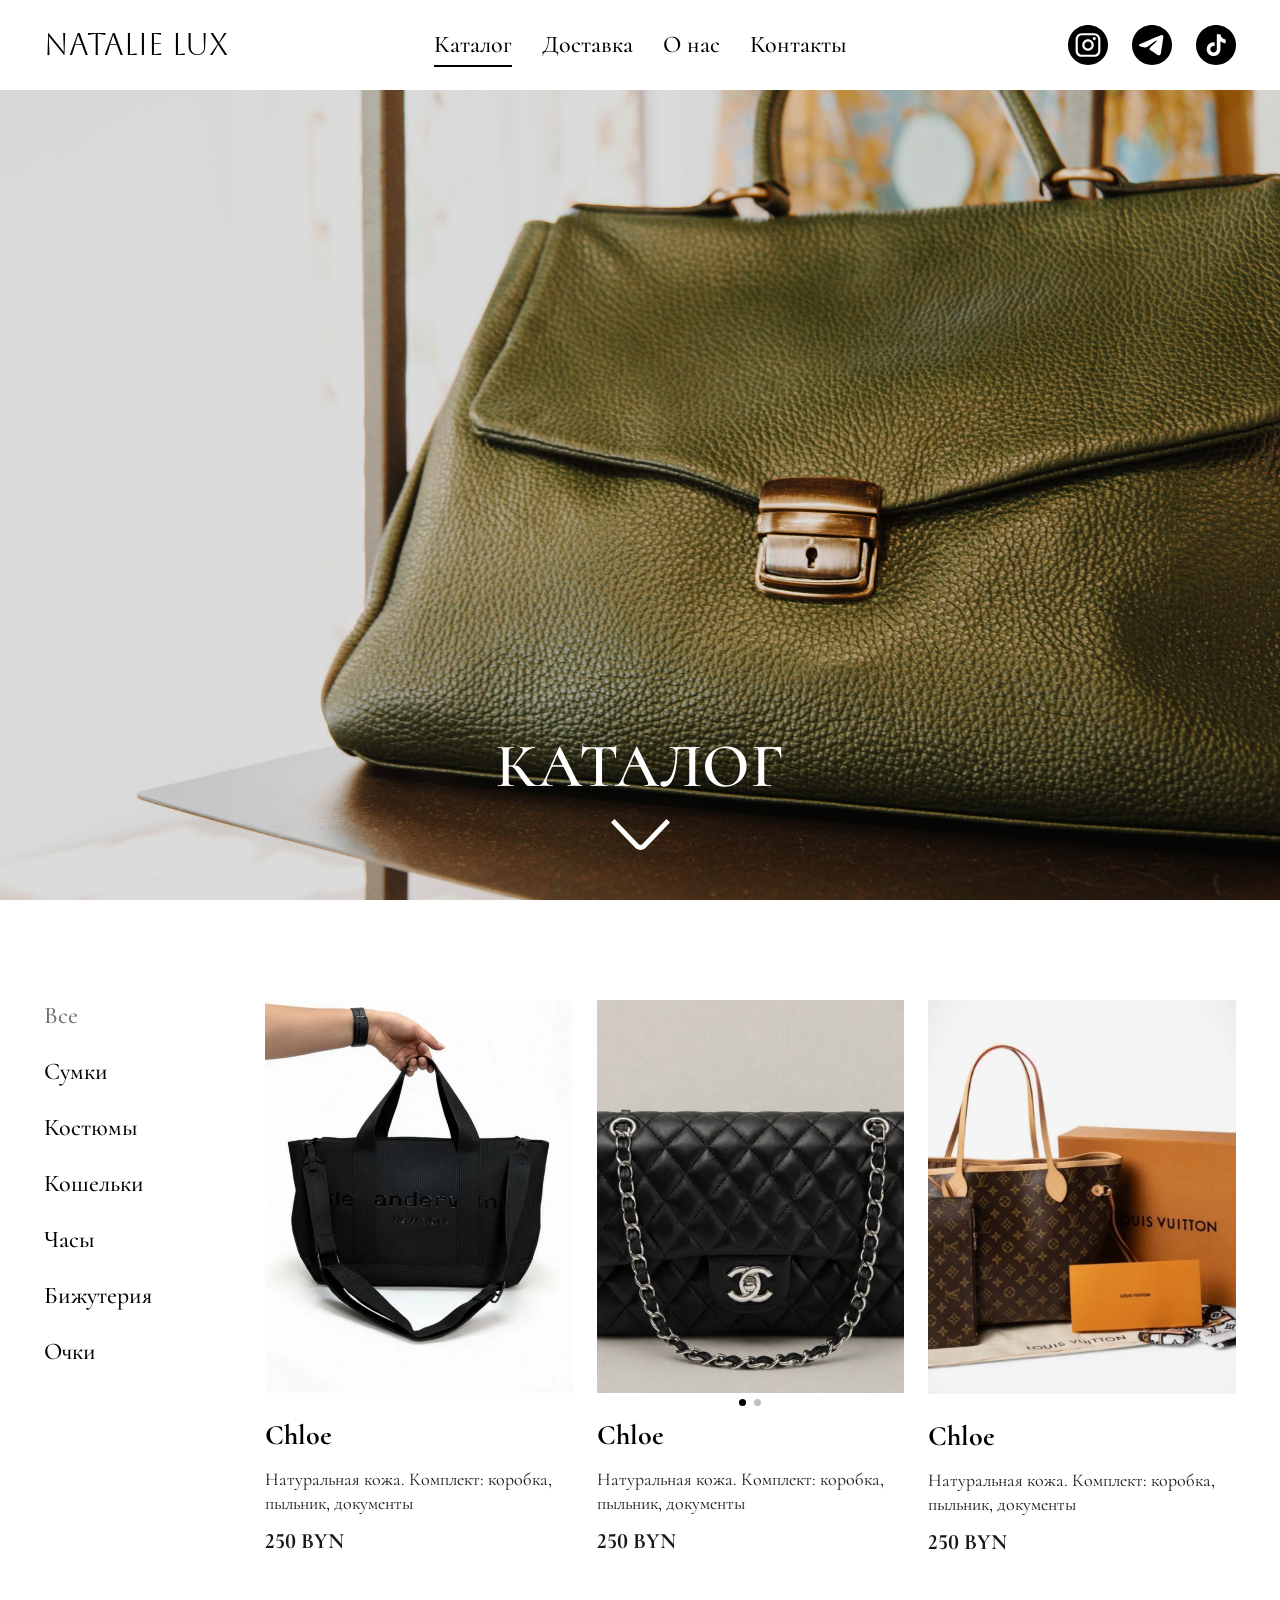
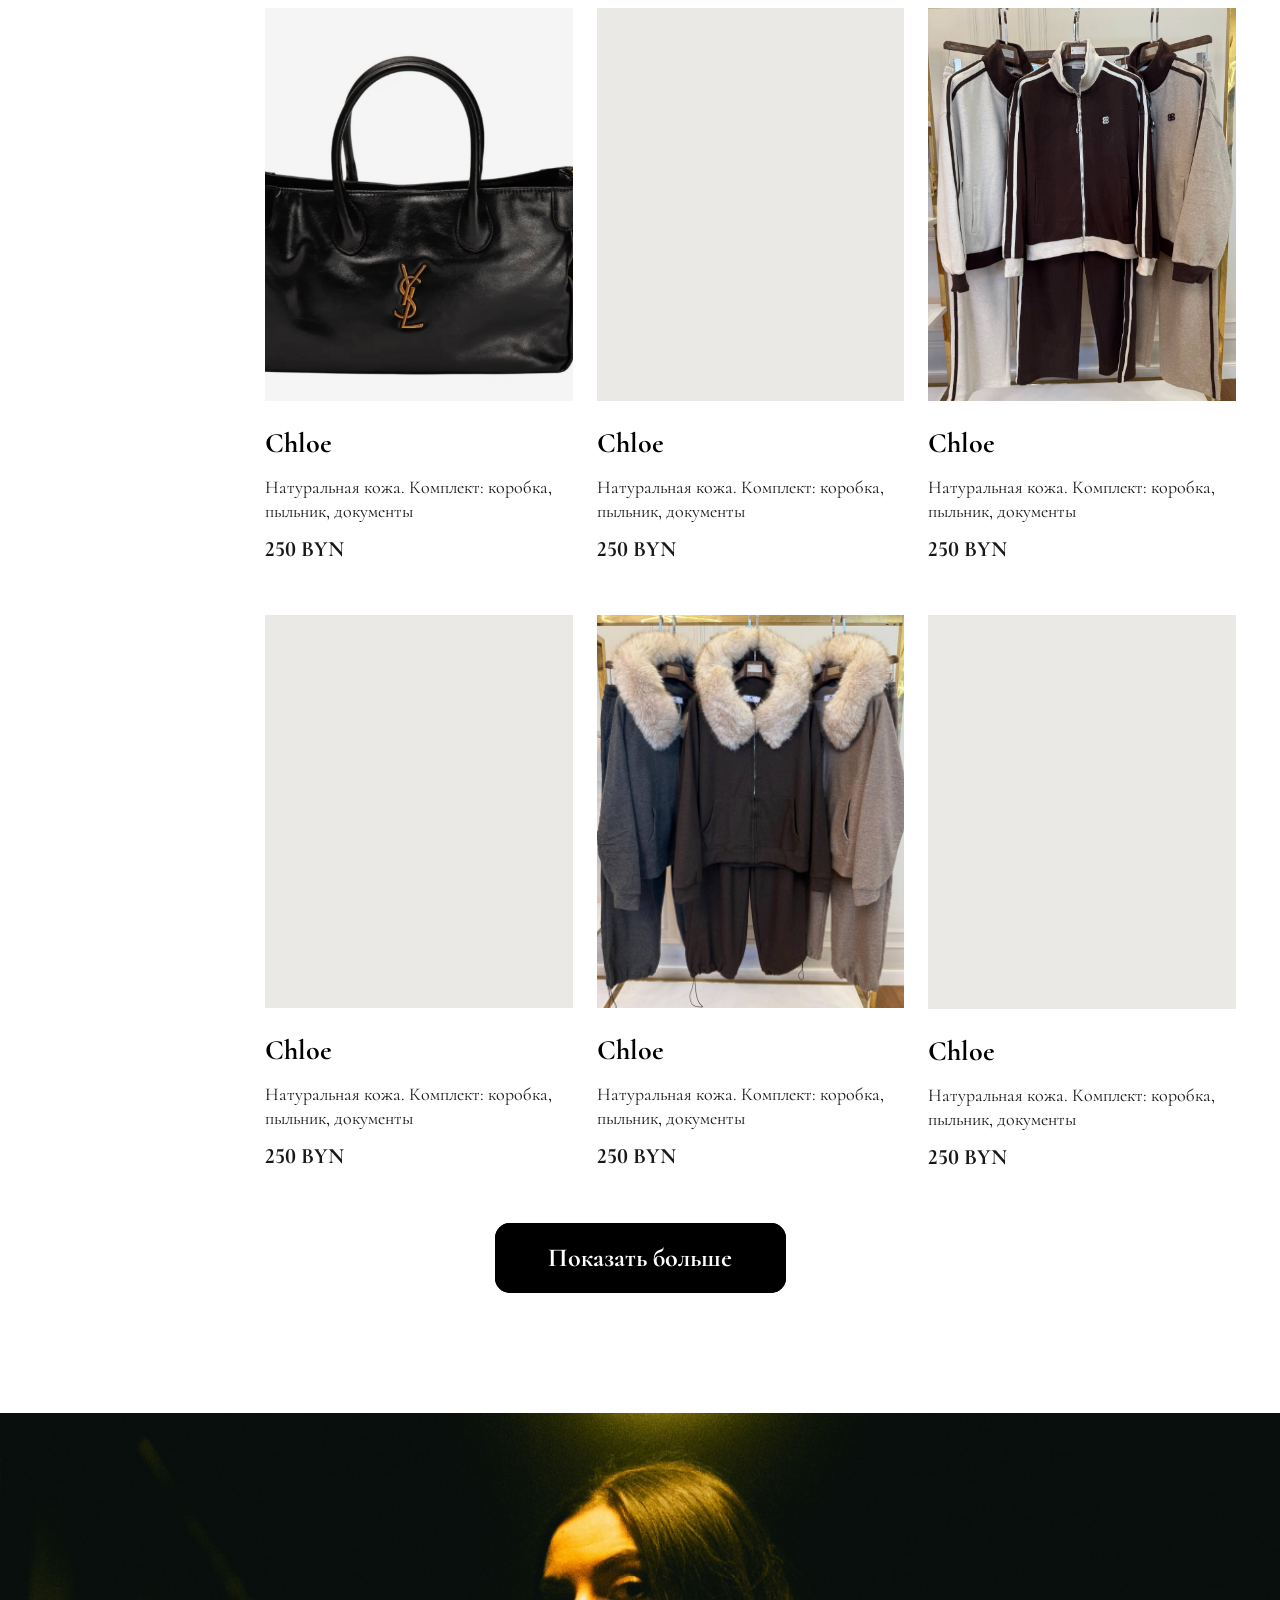
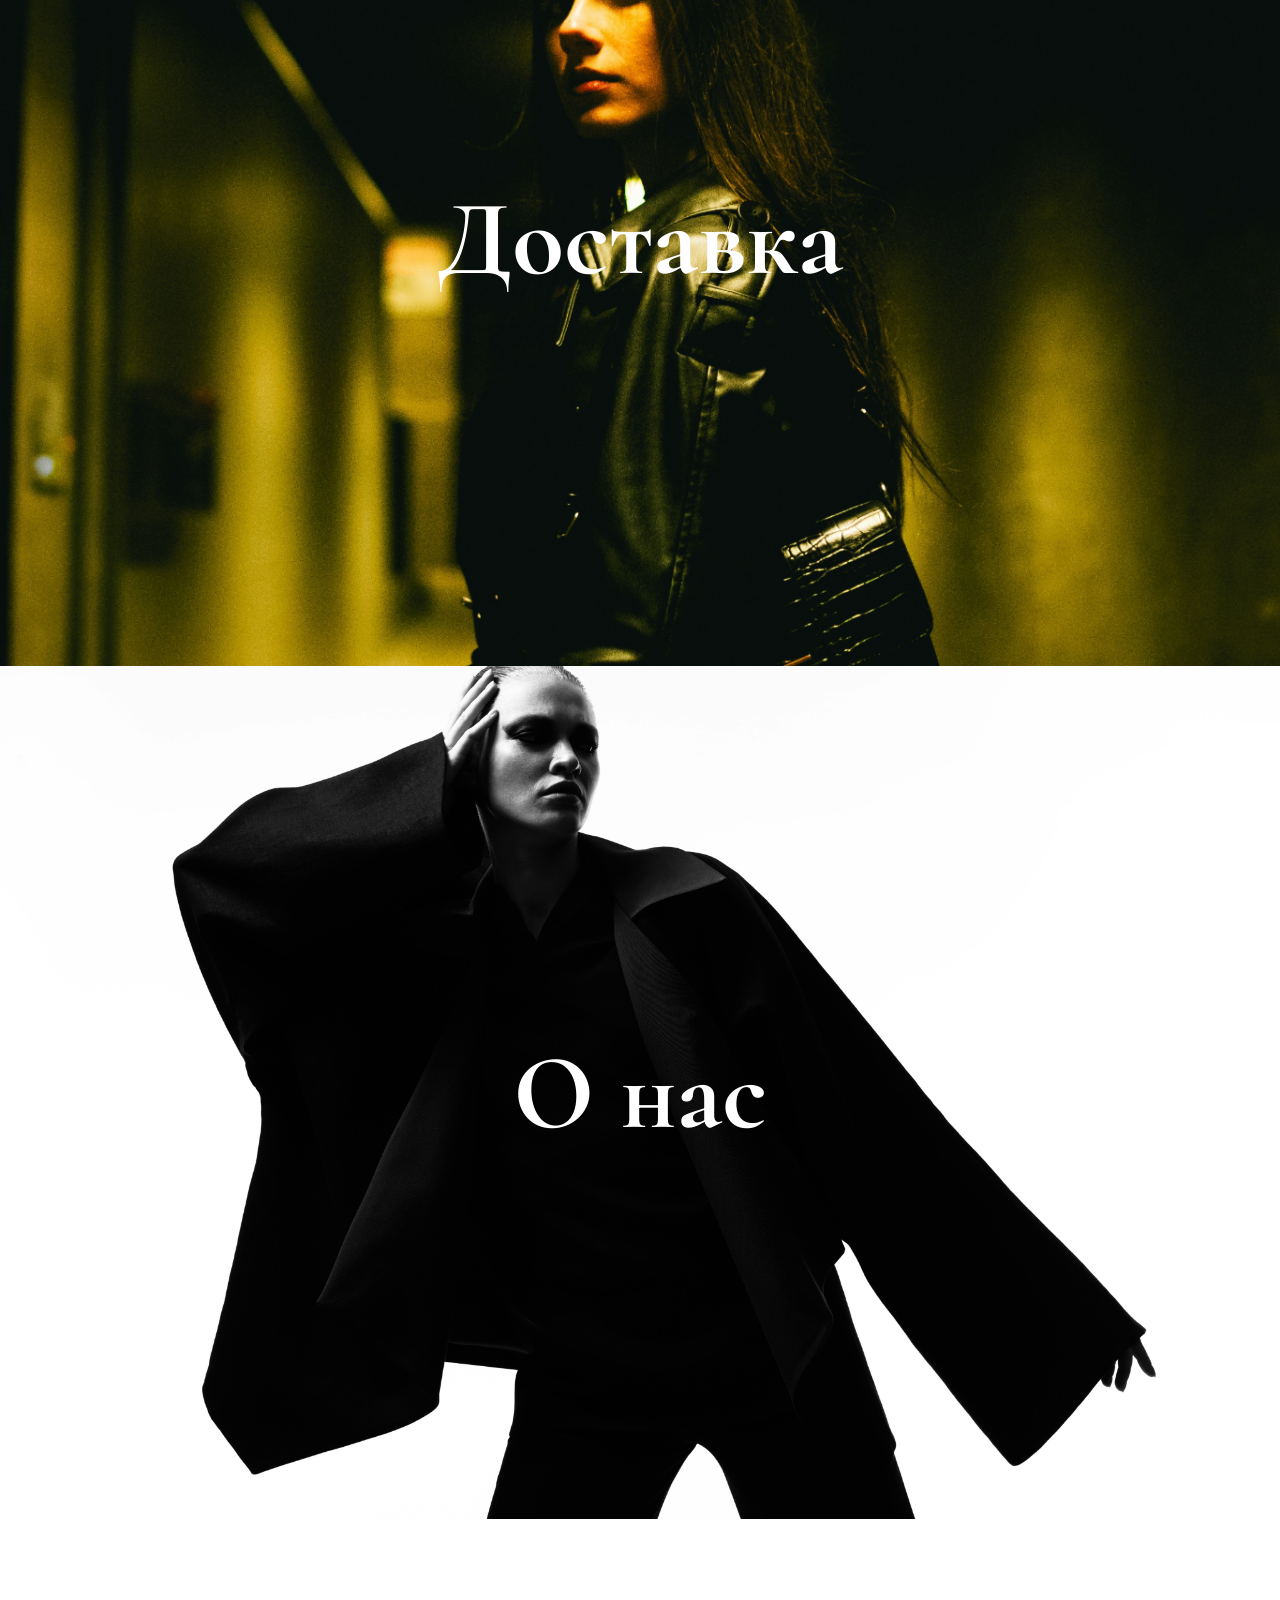
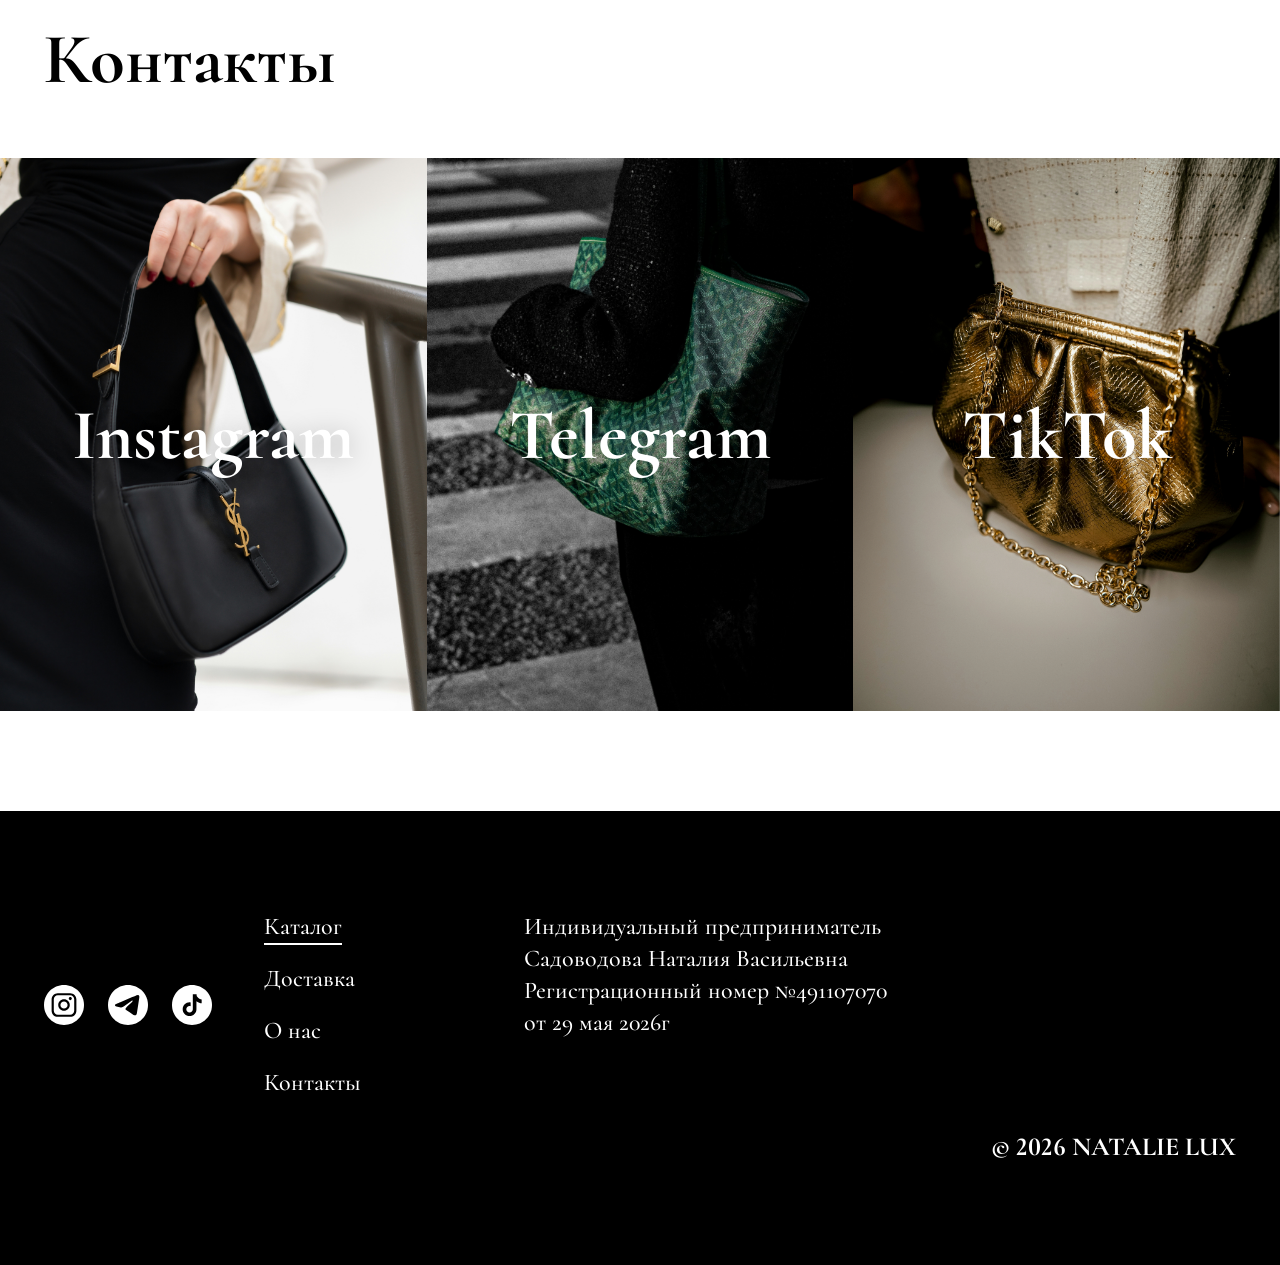
==== commit a04f00e0: "main" ====
--- a/index.html
+++ b/index.html
@@ -71,9 +71,9 @@
       </nav>
 
       <ul class="socials socials--header">
-        <li><a href="https://www.instagram.com/" target="_blank" rel="noopener noreferrer" aria-label="Instagram"><img src="img/ic-instagram.svg" alt="" width="40" height="40"></a></li>
+        <li><a href="https://www.instagram.com/natali___lux" target="_blank" rel="noopener noreferrer" aria-label="Instagram"><img src="img/ic-instagram.svg" alt="" width="40" height="40"></a></li>
         <li><a href="https://t.me/" target="_blank" rel="noopener noreferrer" aria-label="Telegram"><img src="img/ic-telegram.svg" alt="" width="40" height="40"></a></li>
-        <li><a href="https://www.tiktok.com/" target="_blank" rel="noopener noreferrer" aria-label="TikTok"><img src="img/ic-tiktok.svg" alt="" width="40" height="40"></a></li>
+        <li><a href="https://www.tiktok.com/@natali__lux" target="_blank" rel="noopener noreferrer" aria-label="TikTok"><img src="img/ic-tiktok.svg" alt="" width="40" height="40"></a></li>
       </ul>
 
       <button class="burger" type="button" aria-label="Открыть меню" aria-expanded="false" aria-controls="site-nav">
@@ -159,13 +159,13 @@
 
         <ul class="contacts__grid">
           <!-- TODO: заменить ссылки на реальные аккаунты -->
-          <li><a class="tile" href="https://www.instagram.com/" target="_blank" rel="noopener noreferrer">
+          <li><a class="tile" href="https://www.instagram.com/natali___lux" target="_blank" rel="noopener noreferrer">
             <img class="tile__img tile__img--1" src="img/contact-instagram.png" alt="" width="480" height="622" loading="lazy">
             <span class="tile__label">Instagram</span></a></li>
           <li><a class="tile" href="https://t.me/" target="_blank" rel="noopener noreferrer">
             <img class="tile__img tile__img--2" src="img/contact-telegram.png" alt="" width="480" height="622" loading="lazy">
             <span class="tile__label">Telegram</span></a></li>
-          <li><a class="tile" href="https://www.tiktok.com/" target="_blank" rel="noopener noreferrer">
+          <li><a class="tile" href="https://www.tiktok.com/@natali__lux" target="_blank" rel="noopener noreferrer">
             <img class="tile__img" src="img/contact-tiktok.png" alt="" width="480" height="622" loading="lazy">
             <span class="tile__label">TikTok</span></a></li>
         </ul>
@@ -176,9 +176,9 @@
   <footer class="footer">
     <div class="footer__inner">
       <ul class="socials socials--footer">
-        <li><a href="https://www.instagram.com/" target="_blank" rel="noopener noreferrer" aria-label="Instagram"><img src="img/ic-instagram-footer.svg" alt="" width="40" height="40"></a></li>
+        <li><a href="https://www.instagram.com/natali___lux" target="_blank" rel="noopener noreferrer" aria-label="Instagram"><img src="img/ic-instagram-footer.svg" alt="" width="40" height="40"></a></li>
         <li><a href="https://t.me/" target="_blank" rel="noopener noreferrer" aria-label="Telegram"><img src="img/ic-telegram-footer.svg" alt="" width="40" height="40"></a></li>
-        <li><a href="https://www.tiktok.com/" target="_blank" rel="noopener noreferrer" aria-label="TikTok"><img src="img/ic-tiktok-footer.svg" alt="" width="40" height="40"></a></li>
+        <li><a href="https://www.tiktok.com/@natali__lux" target="_blank" rel="noopener noreferrer" aria-label="TikTok"><img src="img/ic-tiktok-footer.svg" alt="" width="40" height="40"></a></li>
       </ul>
 
       <nav class="footer__nav" aria-label="Меню в подвале">
@@ -192,9 +192,9 @@
 
       <address class="footer__legal">
         Индивидуальный предприниматель<br>
-        Еннер Наталья Александровна<br>
-        Регистрационный номер №491473549<br>
-        от 9 февраля 2026г
+        Садоводова Наталия Васильевна<br>
+        Регистрационный номер №491107070<br>
+        от 29 мая 2026г
       </address>
     </div>
 
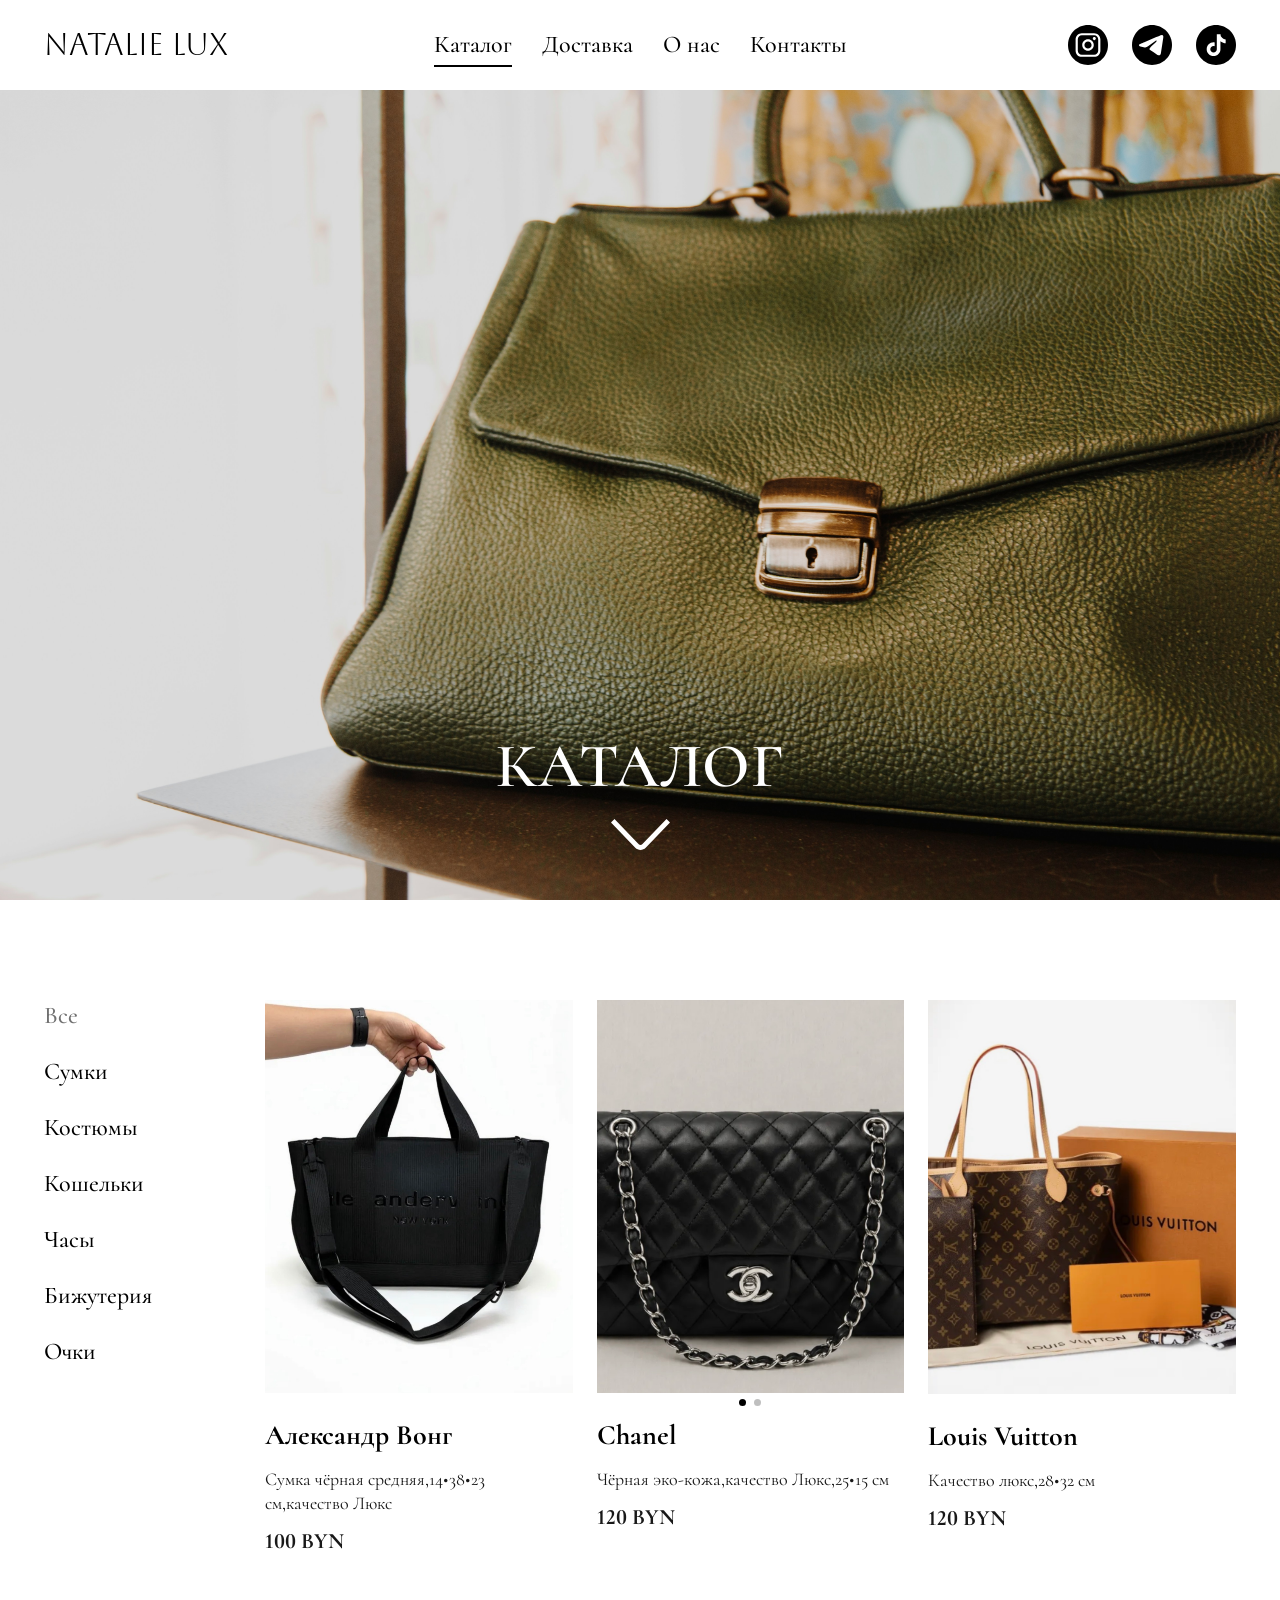
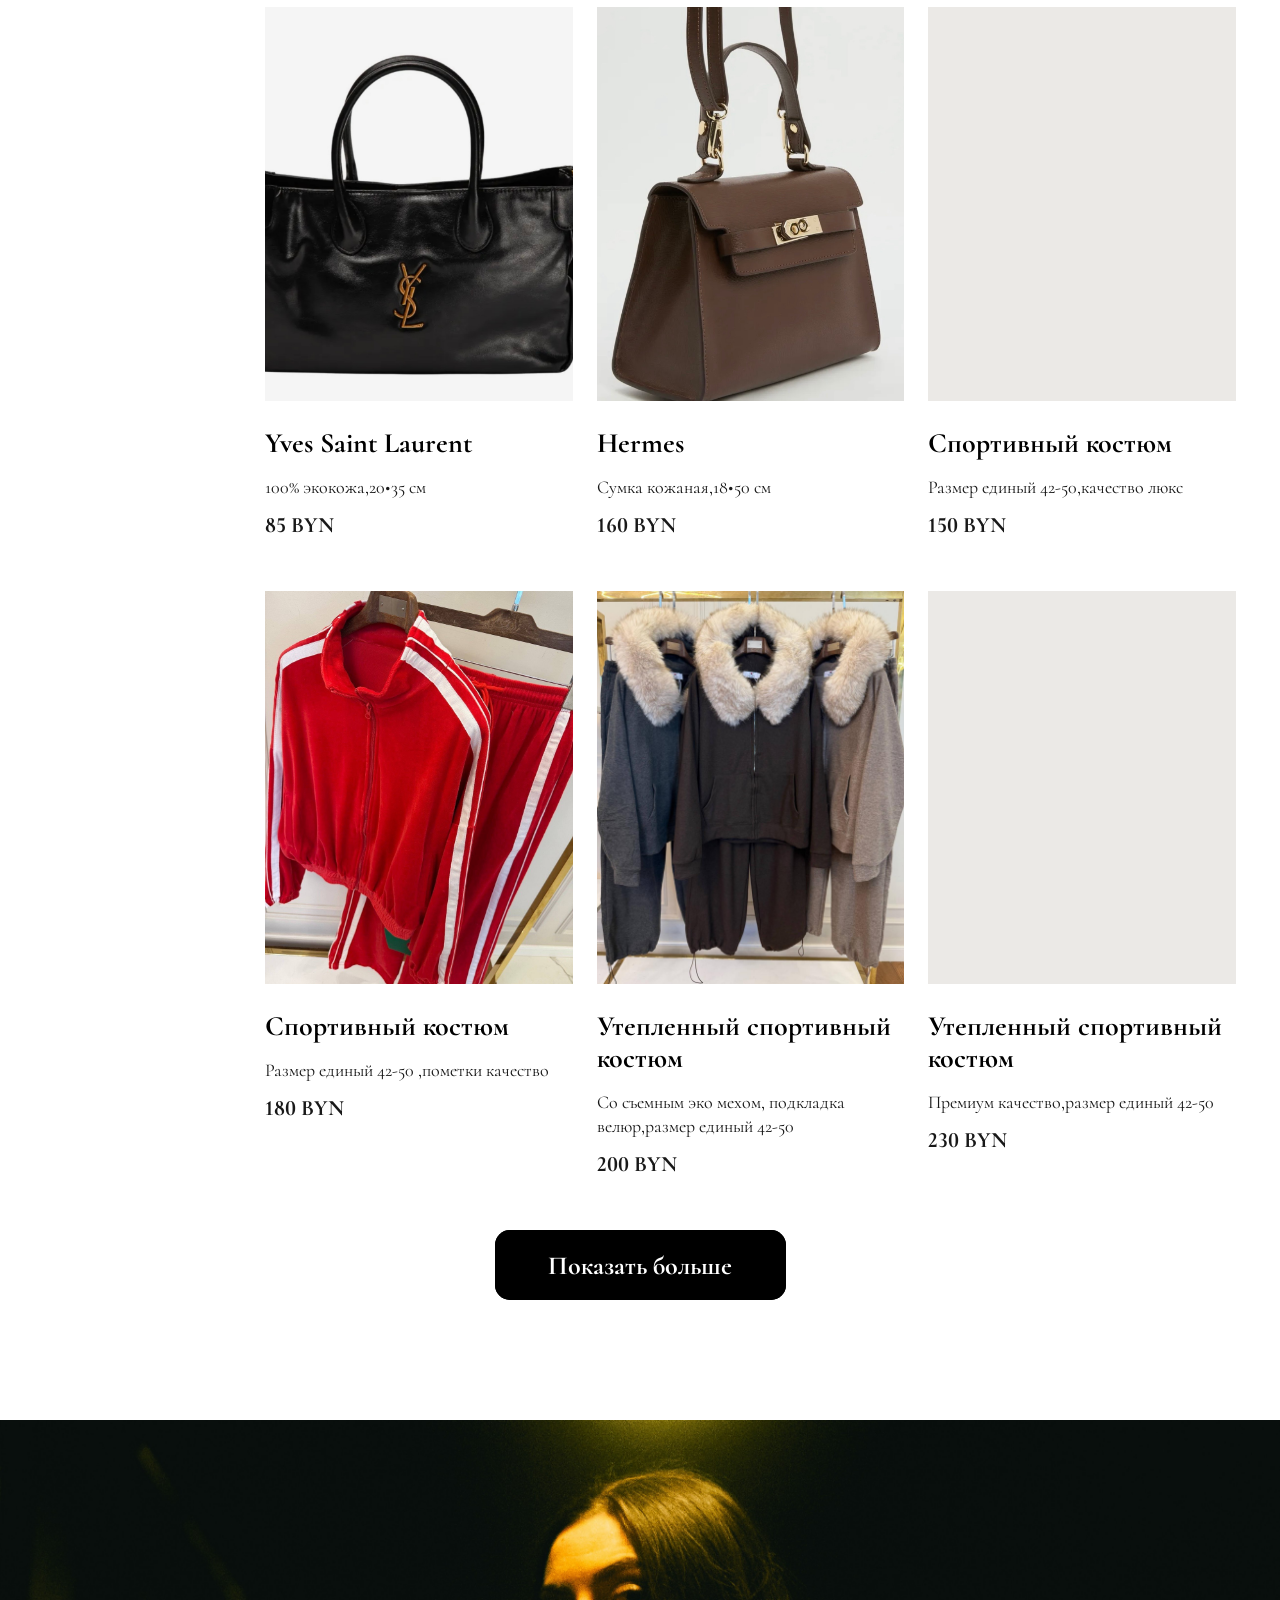
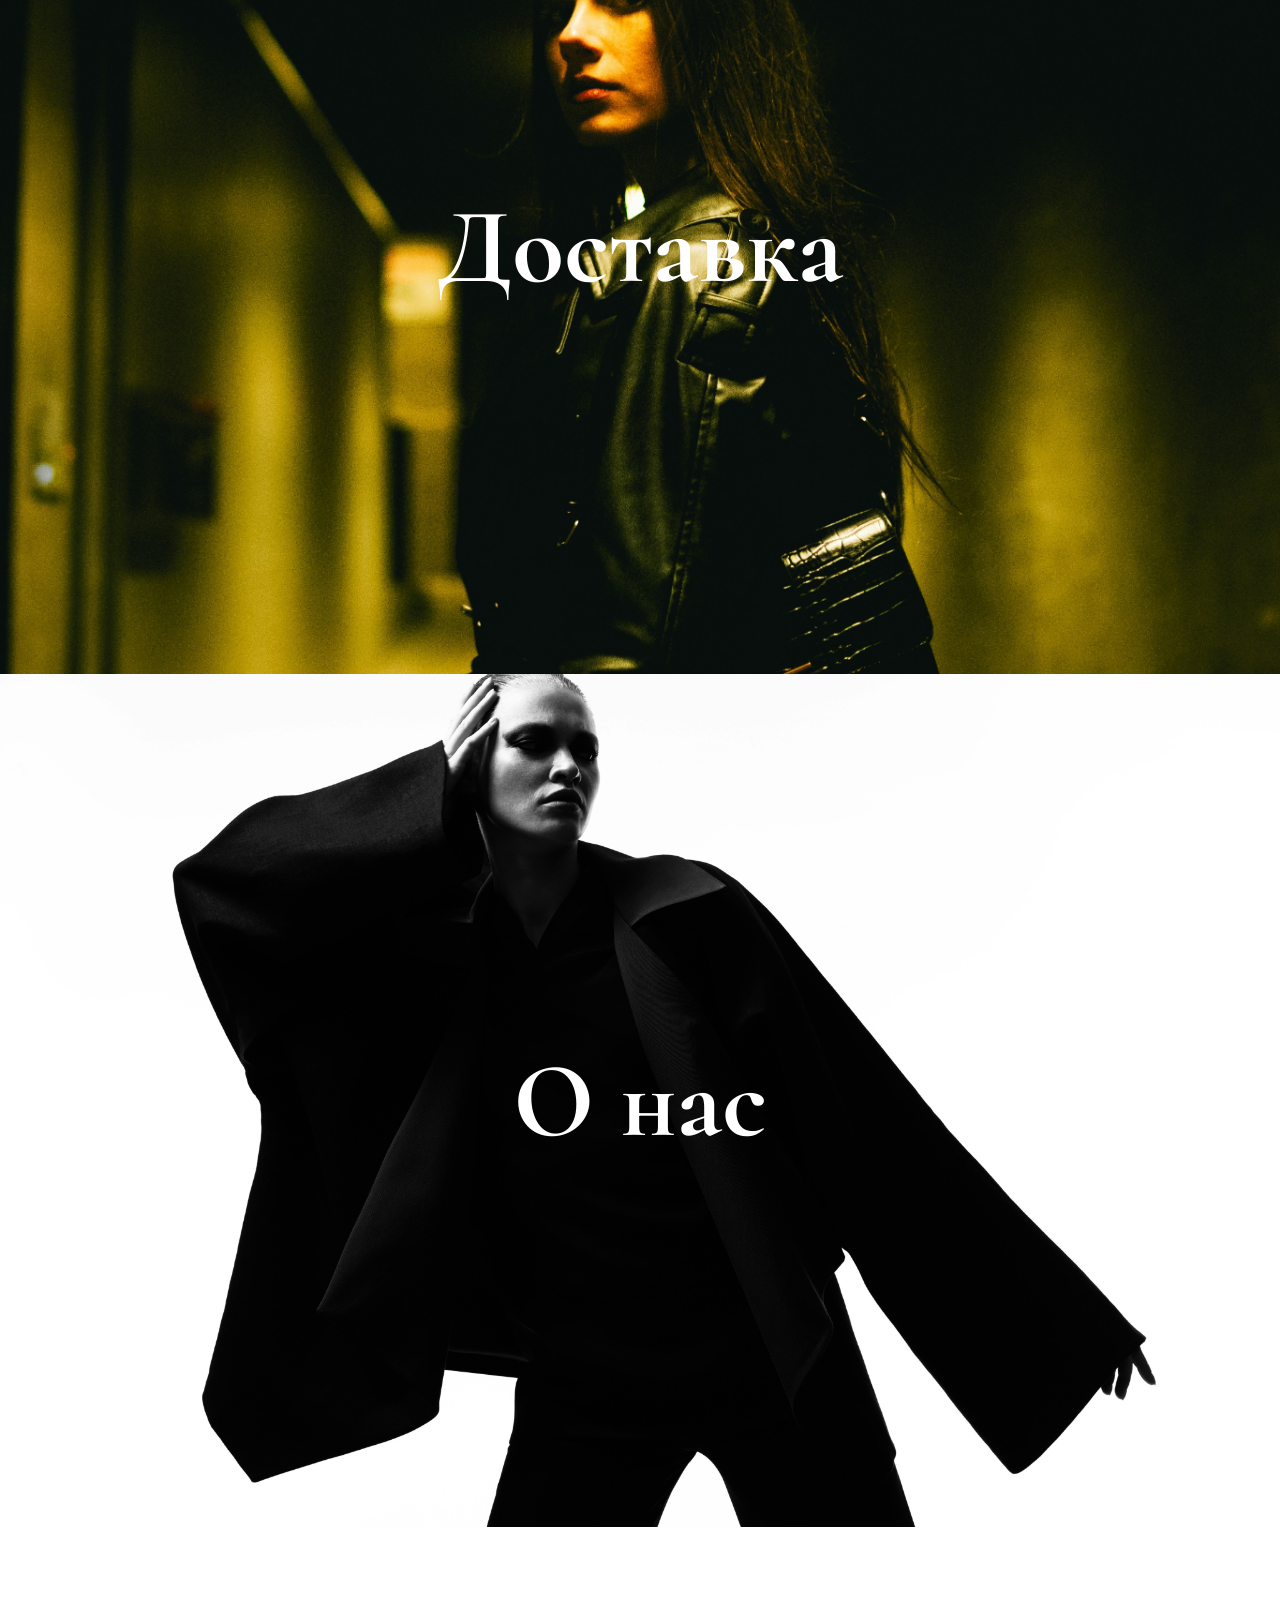
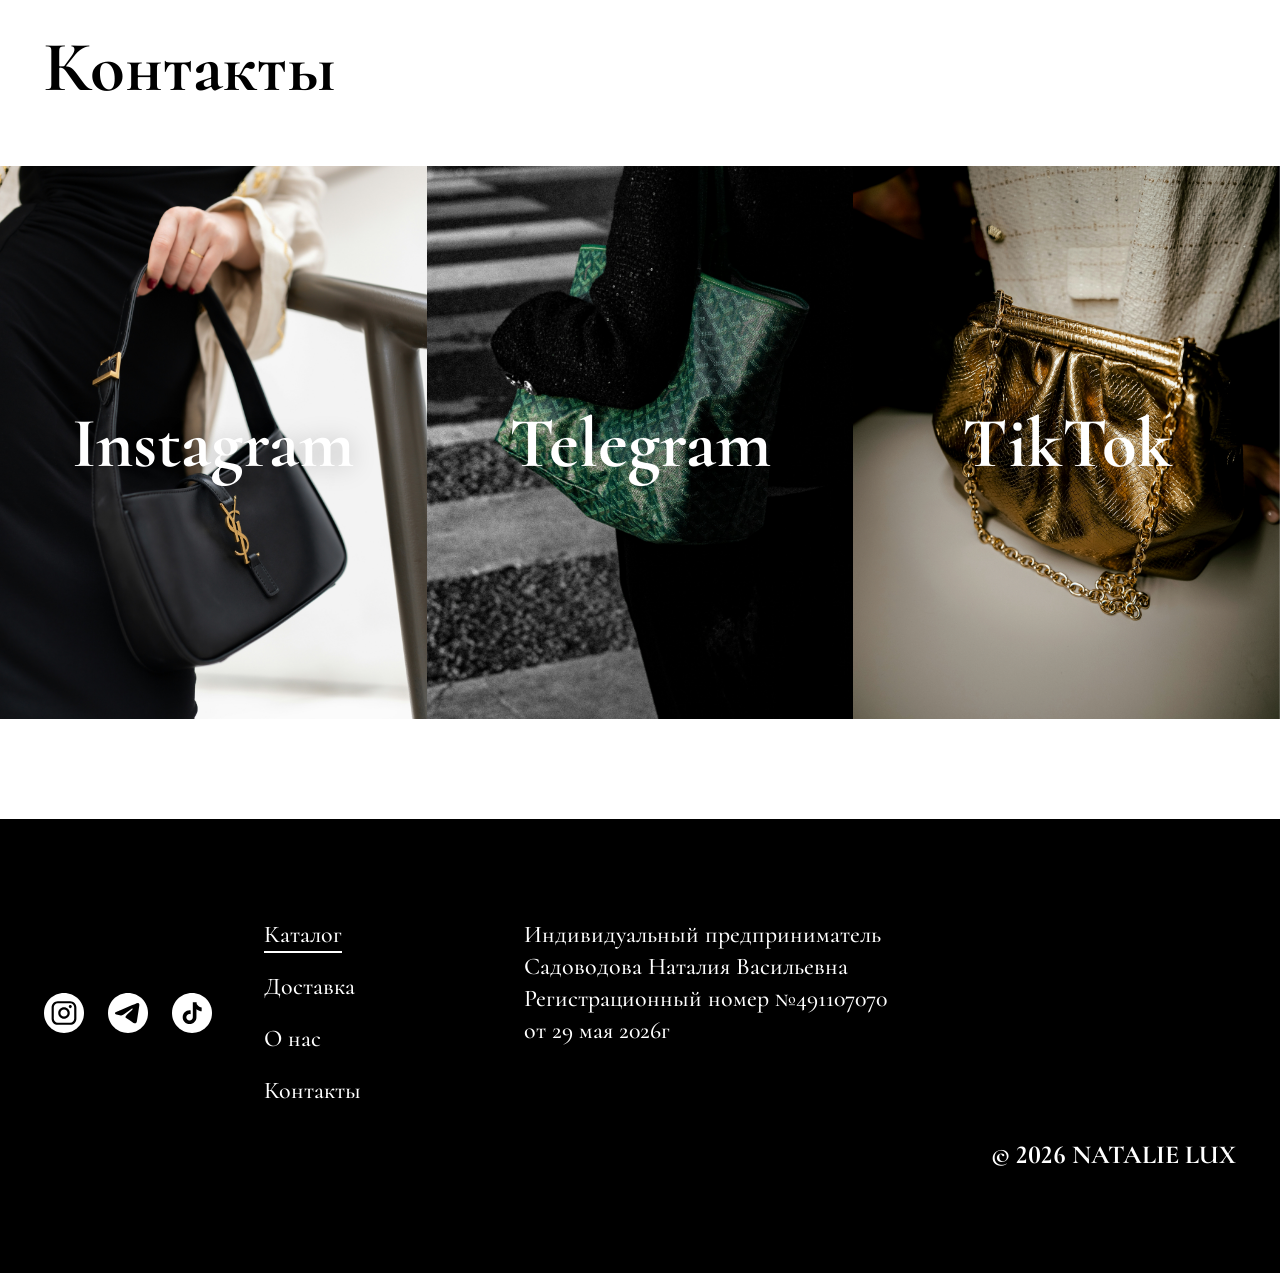
==== commit 7e8a5c51: "fix about and delivery. Add descriptions to cards" ====
--- a/index.html
+++ b/index.html
@@ -4,15 +4,15 @@
   <meta charset="utf-8">
   <meta name="viewport" content="width=device-width, initial-scale=1">
 
-  <!-- ===== SEO ===== -->
-  <title>Natalie Lux — женские сумки из натуральной кожи с доставкой по Беларуси</title>
-  <meta name="description" content="Natalie Lux — каталог женских сумок из натуральной премиальной кожи. Лаконичные формы, внимание к деталям, доставка почтовыми службами по всей Беларуси.">
-  <meta name="keywords" content="женские сумки, сумки из натуральной кожи, купить сумку, сумки Беларусь, доставка сумок, Natalie Lux, ÉPURE">
+  <title>Natalie Lux — сумки, одежда, очки, часы и бижутерия в Беларуси</title>
+  <meta name="description" content="Natalie Lux — магазин сумок, одежды, очков, часов и бижутерии. Тщательный отбор, проверка качества и доставка почтовыми службами по всей Беларуси.">
+  <meta name="keywords" content="женские сумки, одежда, очки, часы, бижутерия, аксессуары, купить сумку в Беларуси, доставка по Беларуси, интернет-магазин аксессуаров, Natalie Lux">
   <meta name="author" content="Natalie Lux">
   <meta name="robots" content="index, follow, max-image-preview:large">
   <meta name="theme-color" content="#ffffff">
+
   <!-- TODO: заменить example.com на реальный домен -->
-  <link rel="canonical" href="https://example.com/">
+  <link rel="canonical" href="https://natalielux.by/">
 
   <!-- Open Graph / соцсети -->
   <meta property="og:type" content="website">
@@ -20,8 +20,8 @@
   <meta property="og:site_name" content="Natalie Lux">
   <meta property="og:title" content="Natalie Lux — женские сумки из натуральной кожи">
   <meta property="og:description" content="Каталог женских сумок из натуральной премиальной кожи. Доставка по всей Беларуси.">
-  <meta property="og:url" content="https://example.com/">
-  <meta property="og:image" content="https://example.com/img/hero.png">
+  <meta property="og:url" content="https://natalielux.by/">
+  <meta property="og:image" content="https://natalielux.by/img/hero.png">
   <meta property="og:image:alt" content="Кожаная сумка Natalie Lux">
   <meta name="twitter:card" content="summary_large_image">
   <meta name="twitter:title" content="Natalie Lux — женские сумки из натуральной кожи">
@@ -45,7 +45,7 @@
     "@context": "https://schema.org",
     "@type": "Store",
     "name": "Natalie Lux",
-    "description": "Женские сумки из натуральной премиальной кожи с доставкой по всей территории Беларуси.",
+    "description": "Магазин сумок, одежды, очков, часов и бижутерии с доставкой почтовыми службами по всей территории Беларуси.",
     "url": "https://example.com/",
     "image": "https://example.com/img/hero.png",
     "areaServed": { "@type": "Country", "name": "Беларусь" },
@@ -72,7 +72,7 @@
 
       <ul class="socials socials--header">
         <li><a href="https://www.instagram.com/natali___lux" target="_blank" rel="noopener noreferrer" aria-label="Instagram"><img src="img/ic-instagram.svg" alt="" width="40" height="40"></a></li>
-        <li><a href="https://t.me/" target="_blank" rel="noopener noreferrer" aria-label="Telegram"><img src="img/ic-telegram.svg" alt="" width="40" height="40"></a></li>
+        <li><a href="https://t.me/nataliyloveis" target="_blank" rel="noopener noreferrer" aria-label="Telegram"><img src="img/ic-telegram.svg" alt="" width="40" height="40"></a></li>
         <li><a href="https://www.tiktok.com/@natali__lux" target="_blank" rel="noopener noreferrer" aria-label="TikTok"><img src="img/ic-tiktok.svg" alt="" width="40" height="40"></a></li>
       </ul>
 
@@ -83,7 +83,6 @@
   </header>
 
   <main>
-    <!-- ================= КАТАЛОГ ================= -->
     <section class="section section--catalog" id="catalog" aria-labelledby="catalog-title">
       <article class="hero">
         <img class="hero__bg" src="img/hero.png" alt="Зелёная кожаная сумка с металлическим замком" width="1440" height="1024" fetchpriority="high">
@@ -120,9 +119,9 @@
           <div class="banner__body-inner">
             <hr class="banner__line">
             <div class="banner__text">
-              <p><strong>Оформить заказ</strong> можно, написав нам в любую из соцсетей из раздела <a href="#contacts">Контакты</a>.</p>
-              <p>Мы обеспечиваем <strong>доставку заказов</strong> почтовыми службами по всей территории Беларуси, независимо от региона и удаленности населённого пункта. Каждый заказ обрабатывается с особым вниманием к деталям: от момента оформления до передачи в службу доставки, чтобы вы могли получить свою покупку <strong>в безупречном состоянии</strong>.</p>
-              <p><strong>Перед отправкой</strong> каждая сумка проходит дополнительную проверку и аккуратно упаковывается, чтобы сохранить её внешний вид и премиальное качество. <strong>Мы уделяем особое внимание упаковке</strong>, ведь для нас важно, чтобы процесс получения заказа вызывал такие же приятные эмоции, как и сама покупка.</p>
+              <p><strong>Заказать</strong> можно в пару сообщений: напишите нам в Instagram, Telegram или TikTok из раздела <a href="#contacts">Контакты</a>, и мы подтвердим наличие и все детали.</p>
+              <p>Отправляем <strong>по всей Беларуси</strong> почтовыми службами, в любой город и населённый пункт. Сумки, одежду, очки, часы и бижутерию мы бережно упаковываем, чтобы покупка приехала к вам <strong>в идеальном состоянии</strong>, как будто вы забрали её в магазине.</p>
+              <p><strong>Перед отправкой</strong> мы проверяем каждую вещь и собираем заказ с вниманием к мелочам, потому что получать красивые вещи должно быть так же приятно, как их выбирать.</p>
             </div>
           </div>
         </div>
@@ -143,9 +142,9 @@
           <div class="banner__body-inner">
             <hr class="banner__line">
             <div class="banner__text">
-              <p><strong>ÉPURE</strong> — бренд женских сумок из натуральной кожи для современной жизни в городе. Мы работаем с лаконичными формами, выверенными пропорциями и сдержанной эстетикой, которая остаётся актуальной вне времени и трендов. В основе бренда — внимание к деталям, качеству материалов и тактильным ощущениям.</p>
-              <p>Мы тщательно отбираем модели и контролируем качество каждой сумки. Для нас важно, чтобы аксессуар был не только визуально привлекательным, но и удобным в повседневной жизни.</p>
-              <p><strong>ÉPURE — это про спокойную уверенность, продуманность и эстетику без лишнего шума.</strong></p>
+              <p><strong>Natalie Lux</strong> — магазин аксессуаров и одежды для тех, кто ценит стиль без лишнего шума. В нашем ассортименте сумки, одежда, очки, часы и бижутерия: всё, что помогает собрать цельный образ на каждый день и для особых случаев.</p>
+              <p>Мы вручную отбираем каждую вещь, проверяем качество материалов и фурнитуры и упаковываем заказы с заботой. Нам важно, чтобы покупка не только радовала внешним видом, но и служила долго, а новая вещь легко вписывалась в ваш гардероб.</p>
+              <p><strong>Natalie Lux — это про уверенность в деталях и удовольствие от красивых вещей.</strong></p>
             </div>
           </div>
         </div>
@@ -158,11 +157,10 @@
         <h2 class="contacts__title" id="contacts-title">Контакты</h2>
 
         <ul class="contacts__grid">
-          <!-- TODO: заменить ссылки на реальные аккаунты -->
           <li><a class="tile" href="https://www.instagram.com/natali___lux" target="_blank" rel="noopener noreferrer">
             <img class="tile__img tile__img--1" src="img/contact-instagram.png" alt="" width="480" height="622" loading="lazy">
             <span class="tile__label">Instagram</span></a></li>
-          <li><a class="tile" href="https://t.me/" target="_blank" rel="noopener noreferrer">
+          <li><a class="tile" href="https://t.me/nataliyloveis" target="_blank" rel="noopener noreferrer">
             <img class="tile__img tile__img--2" src="img/contact-telegram.png" alt="" width="480" height="622" loading="lazy">
             <span class="tile__label">Telegram</span></a></li>
           <li><a class="tile" href="https://www.tiktok.com/@natali__lux" target="_blank" rel="noopener noreferrer">
@@ -177,7 +175,7 @@
     <div class="footer__inner">
       <ul class="socials socials--footer">
         <li><a href="https://www.instagram.com/natali___lux" target="_blank" rel="noopener noreferrer" aria-label="Instagram"><img src="img/ic-instagram-footer.svg" alt="" width="40" height="40"></a></li>
-        <li><a href="https://t.me/" target="_blank" rel="noopener noreferrer" aria-label="Telegram"><img src="img/ic-telegram-footer.svg" alt="" width="40" height="40"></a></li>
+        <li><a href="https://t.me/nataliyloveis" target="_blank" rel="noopener noreferrer" aria-label="Telegram"><img src="img/ic-telegram-footer.svg" alt="" width="40" height="40"></a></li>
         <li><a href="https://www.tiktok.com/@natali__lux" target="_blank" rel="noopener noreferrer" aria-label="TikTok"><img src="img/ic-tiktok-footer.svg" alt="" width="40" height="40"></a></li>
       </ul>
 
